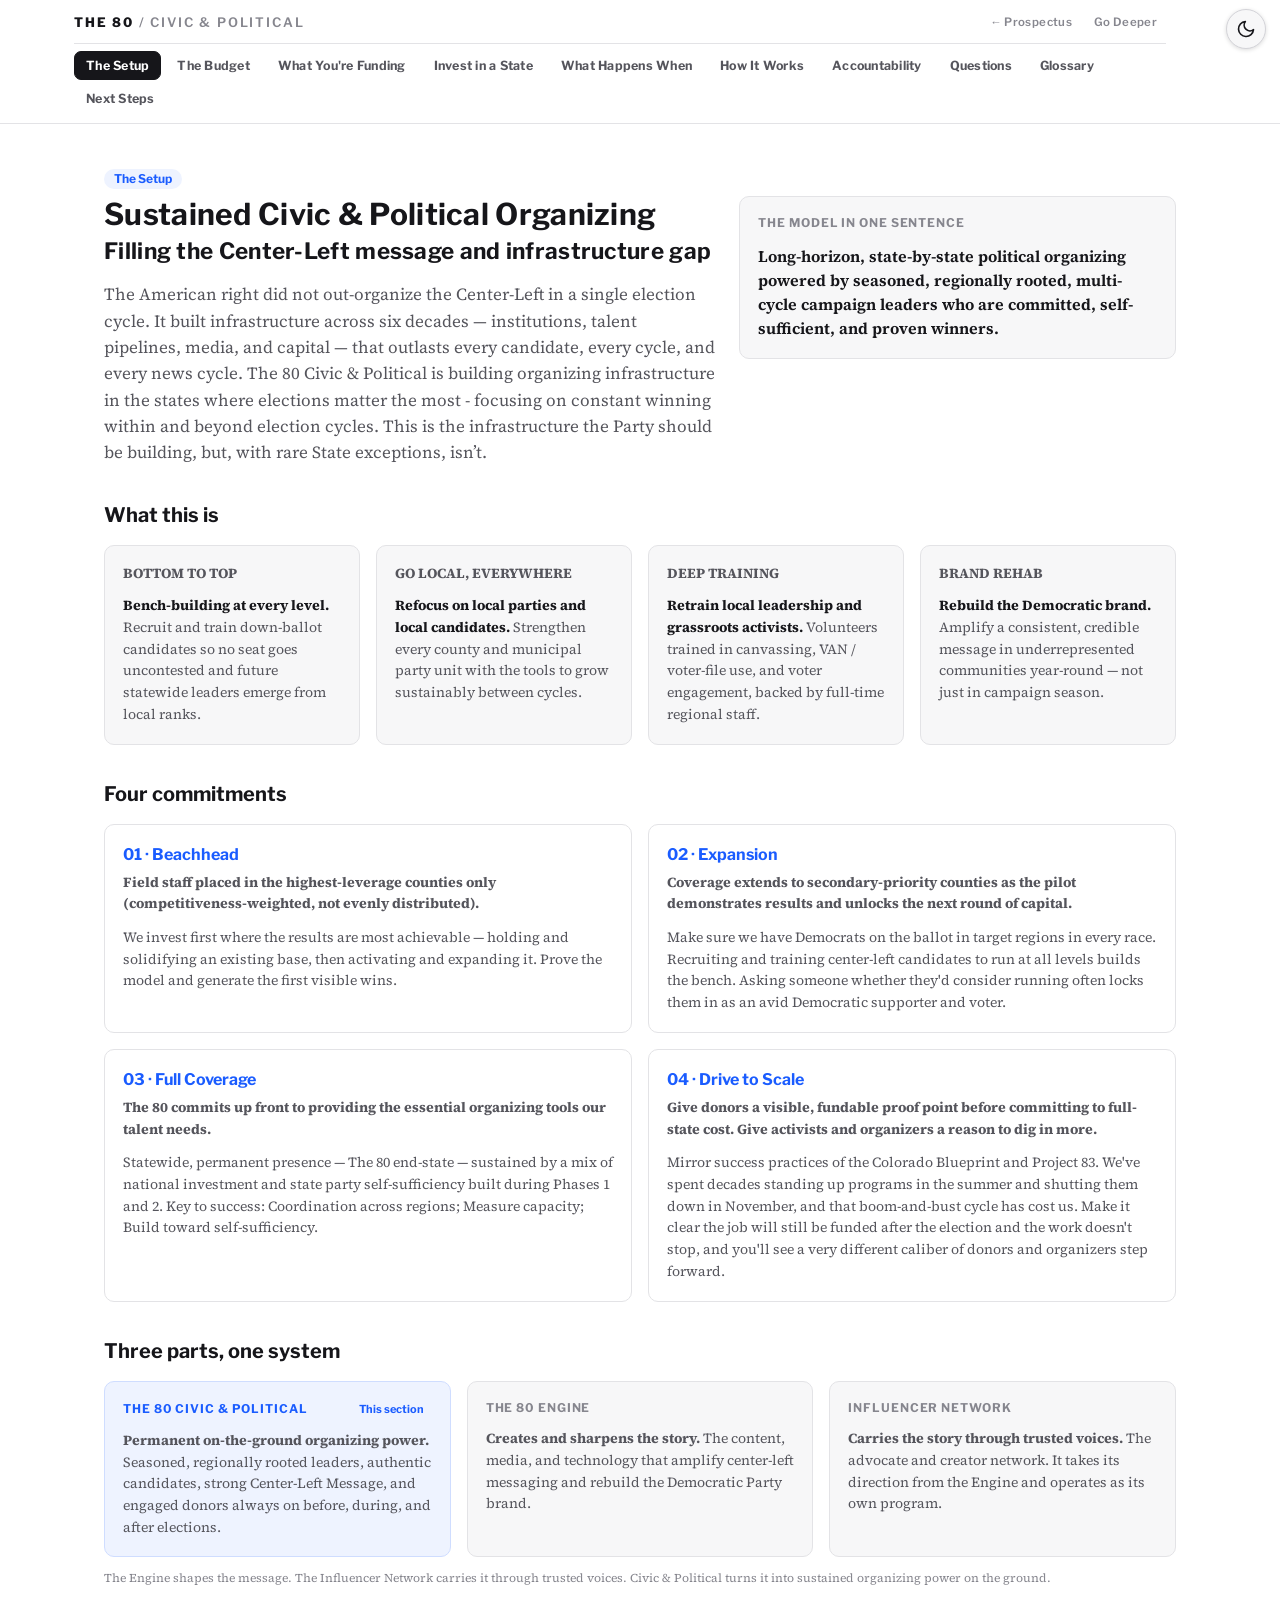
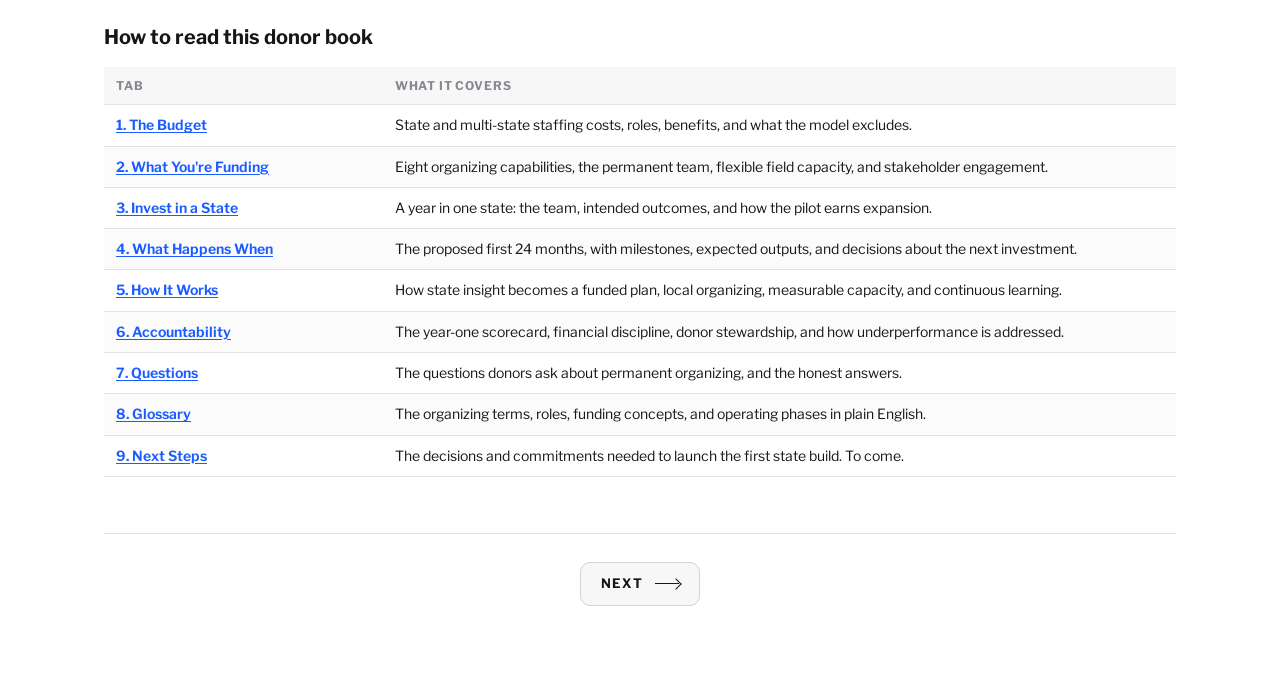
==== civic/index.html @ b77eaf10 "Host Engine, Influencer and Civic & Political sites as folders of the prospectus Cross-site links ar" ====
<!doctype html>
<html lang="en">
<head>
<!-- THE 80 · theme init (must sit in <head>, before any CSS, to avoid a flash) -->
<script>(function(){try{var t=localStorage.getItem('the80-theme');if(t==='dark'||t==='light'){document.documentElement.setAttribute('data-theme',t);}}catch(e){}})();</script>
  <meta charset="utf-8">
  <meta name="viewport" content="width=device-width, initial-scale=1">
  <title>The 80 Civic &amp; Political</title>
<link rel="preconnect" href="https://fonts.googleapis.com">
<link rel="preconnect" href="https://fonts.gstatic.com" crossorigin>
<link rel="stylesheet" href="https://fonts.googleapis.com/css2?family=Libre+Franklin:ital,wght@0,400;0,500;0,600;0,700;0,800;1,400&family=Source+Serif+4:ital,opsz,wght@0,8..60,400;0,8..60,600;1,8..60,400&display=swap">
  <style>
/* ===== THE 80 · SHARED DESIGN TOKENS — identical on every page ===== */
:root{
  color-scheme:light dark;
  --ground:#ffffff; --surface:#f7f7f8; --surface-2:#f0f0f2;
  --border:#e3e3e6; --border-2:#d3d3d8;
  --ink:#16161a; --ink-2:#55555c; --ink-3:#86868e;
  --accent:#1a5cff; --dem:#1a5cff; --gop:#c0392b;
  --accent-soft:#eef3ff; --accent-line:#cfddff;
  --terra:#a84b2f; --terra-soft:#faf0ec; --terra-line:#e8cdc2;
  --good:#0e7a3d; --good-soft:#ecf7f0; --good-line:#bfe5cd;
  --warn:#8a5a00; --warn-soft:#fdf4e3; --warn-line:#f0dcb0;
  --bad:#b3261e; --bad-soft:#fdeceb; --bad-line:#f3c1be;
  --gop-soft:#fbeeec; --gop-line:#efc9c3;
  --zebra:#fbfbfc; --grid:#e6e6ea; --bar-n:#9a9aa4;
  --r:10px; --maxw:1180px; --prose:66ch; --toggle-gutter:64px;
  --font-ui:"Libre Franklin",-apple-system,BlinkMacSystemFont,"Segoe UI",Helvetica,Arial,sans-serif;
  --font-body:"Source Serif 4","Iowan Old Style",Georgia,serif;
}
:root[data-theme="light"]{color-scheme:light}
:root[data-theme="dark"]{color-scheme:dark}
@media (prefers-color-scheme:dark){
  :root:not([data-theme="light"]){
    --ground:#141416; --surface:#1c1c1f; --surface-2:#232327;
    --border:#2e2e33; --border-2:#3b3b42;
    --ink:#f2f2f3; --ink-2:#a9a9b1; --ink-3:#7a7a83;
    --accent:#6f9bff; --dem:#6f9bff; --gop:#e8705f;
    --accent-soft:#16233f; --accent-line:#2c4478;
    --terra:#d9805c; --terra-soft:#2c1c16; --terra-line:#5a3325;
    --good:#4cbc7b; --good-soft:#12261a; --good-line:#245a38;
    --warn:#d9a441; --warn-soft:#2a2113; --warn-line:#5a4520;
    --bad:#ee7b72; --bad-soft:#2c1a17; --bad-line:#5a2f29;
    --gop-soft:#2c1a17; --gop-line:#5a2f29;
    --zebra:#19191c; --grid:#2b2b31; --bar-n:#7f7f8a;
  }
}
:root[data-theme="dark"]{
  --ground:#141416; --surface:#1c1c1f; --surface-2:#232327;
  --border:#2e2e33; --border-2:#3b3b42;
  --ink:#f2f2f3; --ink-2:#a9a9b1; --ink-3:#7a7a83;
  --accent:#6f9bff; --dem:#6f9bff; --gop:#e8705f;
  --accent-soft:#16233f; --accent-line:#2c4478;
  --terra:#d9805c; --terra-soft:#2c1c16; --terra-line:#5a3325;
  --good:#4cbc7b; --good-soft:#12261a; --good-line:#245a38;
  --warn:#d9a441; --warn-soft:#2a2113; --warn-line:#5a4520;
  --bad:#ee7b72; --bad-soft:#2c1a17; --bad-line:#5a2f29;
  --gop-soft:#2c1a17; --gop-line:#5a2f29;
  --zebra:#19191c; --grid:#2b2b31; --bar-n:#7f7f8a;
}
/* ===== THE 80 · theme toggle (top right, fixed) ===== */
.theme-toggle{
  position:fixed;top:calc(env(safe-area-inset-top,0px) + 9px);right:14px;z-index:1000;
  width:40px;height:40px;padding:0;border-radius:999px;
  border:1px solid var(--border-2);background:var(--surface);color:var(--ink);
  display:inline-flex;align-items:center;justify-content:center;cursor:pointer;
  box-shadow:0 1px 4px rgba(0,0,0,.14);
}
.theme-toggle:hover{border-color:var(--accent);color:var(--accent)}
.theme-toggle:focus-visible{outline:2px solid var(--accent);outline-offset:3px}
.theme-toggle svg{width:20px;height:20px;display:block}
.theme-toggle .i-sun{display:none}
.theme-toggle[data-mode="dark"] .i-sun{display:block}
.theme-toggle[data-mode="dark"] .i-moon{display:none}
@media print{.theme-toggle{display:none}}

/* ===== THE 80 · SHARED TOP BAR (identical look on every page) ===== */
html{scroll-behavior:smooth}
@media (prefers-reduced-motion:reduce){html{scroll-behavior:auto}*{animation:none!important;transition:none!important}}
body{background:var(--ground);color:var(--ink);font-family:var(--font-body);font-size:17px;line-height:1.62;-webkit-font-smoothing:antialiased}
h1,h2,h3,h4,nav,th,table,figcaption,.label,.tag,.ui{font-family:var(--font-ui)}
a{color:var(--accent)}
:focus-visible{outline:2px solid var(--accent);outline-offset:3px;border-radius:3px}
.topbar{
  position:sticky;top:env(safe-area-inset-top,0px);z-index:60;
  background:color-mix(in srgb,var(--ground) 92%,transparent);
  backdrop-filter:saturate(1.6) blur(10px);-webkit-backdrop-filter:saturate(1.6) blur(10px);
  border-bottom:1px solid var(--border);
}
.topbar .inner{max-width:var(--maxw);margin:0 auto;padding:9px var(--toggle-gutter) 9px 24px}
.topbar .barrow{display:flex;align-items:center;gap:16px;flex-wrap:wrap}
.topbar .barrow+.barrow,.topbar .barrow+nav,.topbar nav+.barrow{margin-top:7px;padding-top:7px;border-top:1px solid var(--border)}
.wordmark{font-family:var(--font-ui);font-weight:800;font-size:13px;letter-spacing:.14em;text-transform:uppercase;white-space:nowrap;color:var(--ink);text-decoration:none}
.wordmark span{color:var(--ink-3);font-weight:600}
.sitelinks{display:flex;gap:4px;margin-left:auto;flex-wrap:wrap}
.sitelinks a{font-family:var(--font-ui);font-size:11.5px;font-weight:600;letter-spacing:.03em;color:var(--ink-3);text-decoration:none;padding:4px 9px;border-radius:6px;white-space:nowrap}
.sitelinks a:hover{color:var(--accent);background:var(--accent-soft)}
/* section nav pills — same look as the prospectus group tabs */
.topbar nav{display:flex;gap:4px;flex-wrap:wrap;align-items:center}
.topbar nav button,.topbar nav a{
  font-family:var(--font-ui);font-size:12.5px;font-weight:700;letter-spacing:.02em;line-height:1.4;
  color:var(--ink-2);text-decoration:none;background:transparent;cursor:pointer;
  padding:5px 11px;border-radius:7px;white-space:nowrap;border:1px solid transparent;
}
.topbar nav button:hover,.topbar nav a:hover{color:var(--accent);background:var(--accent-soft)}
.topbar nav button.active,.topbar nav a.on,.topbar nav button[aria-selected="true"]{background:var(--ink);color:var(--ground);border-color:var(--ink)}
@media (max-width:640px){.topbar .inner{padding-left:14px}.topbar nav button,.topbar nav a{min-height:36px}}

/* legacy names kept working via aliases */
:root{--bg:var(--ground);--text:var(--ink);--text-2:var(--ink-2);--text-3:var(--ink-3);--muted:var(--ink-2);--label:var(--ink-3);--green:var(--good);--green-soft:var(--good-soft);--red:var(--bad);--red-soft:var(--bad-soft);--amber:var(--warn);--amber-soft:var(--warn-soft);--radius:var(--r);--font:var(--font-body);--on-accent:#ffffff}
:root[data-theme="dark"]{--on-accent:#0b0b0d}
@media (prefers-color-scheme:dark){:root:not([data-theme="light"]){--on-accent:#0b0b0d}}
    * { box-sizing: border-box; }
    body { margin: 0; }
    button { font: inherit; font-family: var(--font-ui); }
    .skip { position: absolute; top: -80px; left: 16px; padding: 8px 16px; background: var(--ground); color: var(--ink); z-index: 2000; }
    .skip:focus { top: 8px; }
    main { max-width: 1120px; margin: 0 auto; padding: 40px 24px 80px; }
    @media (min-width:1300px){ main { padding-left: 24px; padding-right: 24px; } }
    h1 { font-size: 28px; line-height: 1.25; margin: 0 0 16px; font-weight: 700; }
    .placeholder { color: var(--ink-2); margin: 0; font-size: 20px; max-width: var(--prose); }
    .deck-next { display:flex; justify-content:center; align-items:center; margin:56px 0 8px; padding-top:28px; border-top:1px solid var(--border); }
    .deck-next button, .deck-next a { display:inline-flex; align-items:center; gap:12px; min-height:44px; background:var(--surface); border:1px solid var(--border-2); border-radius:var(--r); padding:10px 20px; font-family:var(--font-ui); font-size:13px; font-weight:700; letter-spacing:.08em; text-transform:uppercase; color:var(--ink); cursor:pointer; text-decoration:none; }
    .deck-next button:hover, .deck-next a:hover { border-color:var(--accent); color:var(--accent); background:var(--accent-soft); }
    .deck-next-arrow { display:inline-block; width:24px; height:1px; background:currentColor; position:relative; }
    .deck-next-arrow::after { content:""; position:absolute; right:-1px; top:-3px; width:7px; height:7px; border-right:1px solid currentColor; border-top:1px solid currentColor; transform:rotate(45deg); }
    .setup-eyebrow, .setup-card-label, .setup-badge, .setup-pillar-title, .timeline-kicker, .timeline-phase-name, .funding-tag, .timeline-ticks button, .organizing-faq summary, .workflow-examples summary, .state-metric-value, .state-metric-label, .timeline-control-head output, .timeline-jump, .state-list li, .funding-tier-head h2 { font-family:var(--font-ui); }
    .next-actions { display:flex; flex-wrap:wrap; gap:12px; margin-top:20px; }
    .next-actions a { display:inline-flex; align-items:center; min-height:44px; padding:10px 20px; border:1px solid var(--border-2); border-radius:var(--r); background:var(--surface); color:var(--ink); font-family:var(--font-ui); font-size:13px; font-weight:700; letter-spacing:.06em; text-transform:uppercase; text-decoration:none; }
    .next-actions a:hover { border-color:var(--accent); color:var(--accent); background:var(--accent-soft); }
    .setup-intro { display:grid; grid-template-columns:1.4fr 1fr; gap:24px; align-items:start; }
    .setup-eyebrow { display:inline-block; padding:2px 10px; margin:0 0 7px; border-radius:999px; background:var(--accent-soft); color:var(--accent); font-size:12px; line-height:1.4; font-weight:700; }
    .setup-intro h1 { font-size:30px; line-height:1.2; margin:0 0 16px; letter-spacing:.01em; }
    .setup-headline-intro { display:block; font-size:.75em; line-height:1.2; margin-top:6px; }
    .setup-headline-main { display:block; }
    .setup-lead { margin:0; color:var(--muted); font-size:17px; line-height:1.55; }
    .setup-block { margin-top:36px; }
    .setup-block h2 { margin:0 0 16px; font-size:20px; line-height:1.35; font-weight:700; }
    .setup-grid { display:grid; gap:16px; grid-template-columns:repeat(3,minmax(0,1fr)); }
    .setup-grid.two { grid-template-columns:repeat(2,minmax(0,1fr)); }
    .setup-grid.four { grid-template-columns:repeat(4,minmax(0,1fr)); }
    .setup-pillar strong { color:var(--text); }
    .setup-pillar-title { margin:0 0 12px; font-family:inherit; font-size:14px; line-height:1.4; font-weight:700; color:var(--ink-2); text-transform:uppercase; }
    .setup-card { padding:18px; background:var(--surface); border:1px solid var(--border); border-radius:10px; min-width:0; }
    .setup-card-label { margin:0 0 12px; font-size:12px; font-weight:700; letter-spacing:.075em; line-height:1.4; color:var(--label); text-transform:uppercase; }
    .setup-card p:not(.setup-card-label) { margin:0; font-size:14px; line-height:1.55; color:var(--muted); }
    .setup-summary p:not(.setup-card-label) { font-size:16px; font-weight:650; color:var(--text); line-height:1.5; }
    .setup-commitment { background:var(--bg); }
    .setup-commitment h3 { margin:0 0 6px; font-size:16px; line-height:1.45; font-weight:700; color:var(--accent); }
    .setup-card.setup-commitment p + p { margin-top:12px; }
    .setup-card-top { display:flex; gap:8px; align-items:baseline; justify-content:space-between; margin-bottom:12px; }
    .setup-card-top .setup-card-label { margin:0; }
    .setup-badge { flex-shrink:0; padding:2px 8px; border-radius:999px; color:var(--accent); font-size:11px; font-weight:700; line-height:1.3; }
    .setup-badge.warm { background:var(--terra-soft); color:var(--terra); }
    .setup-card.featured { background:var(--accent-soft); border-color:var(--accent-line); }
    .setup-card.featured .setup-card-label { color:var(--accent); }
    .setup-note { margin:12px 0 0; font-size:12px; color:var(--label); line-height:1.55; }
    .setup-card .setup-inline-note { display:block; color:var(--label); font-size:12px; }
    .setup-table { width:100%; border-collapse:collapse; font-size:14px; line-height:1.45; text-align:left; }
    .setup-table th { padding:10px 12px; background:var(--surface); color:var(--label); font-size:12px; text-transform:uppercase; letter-spacing:.07em; font-weight:700; }
    .setup-table th:first-child { width:26%; }
    .setup-table td { padding:10px 12px; border-block:1px solid var(--border); vertical-align:top; }
    .setup-table tbody tr:nth-child(even) { background:var(--zebra); }
    .setup-table a { color:var(--accent); font-weight:650; text-decoration:underline; text-underline-offset:2px; }
    .organizing-faq { display:grid; gap:8px; }
    .organizing-faq details { padding:12px 14px; background:var(--surface); border:1px solid var(--border); border-radius:12px; }
    .organizing-faq summary { cursor:pointer; color:var(--text); font-size:15px; font-weight:700; line-height:1.5; }
    .organizing-faq summary::marker { font-size:12px; }
    .organizing-faq p { margin:12px 0 0; color:var(--muted); font-size:14px; line-height:1.6; }
    .organizing-faq a { color:var(--accent); text-decoration:underline; text-underline-offset:2px; }
    .glossary-intro { margin:0 0 24px; color:var(--muted); font-size:17px; line-height:1.55; }
    .organizing-glossary { width:100%; border-collapse:collapse; table-layout:fixed; font-size:14px; line-height:1.55; text-align:left; }
    .organizing-glossary thead th { padding:10px 12px; background:var(--surface); color:var(--label); font-size:12px; font-weight:700; letter-spacing:.07em; text-transform:uppercase; }
    .organizing-glossary thead th:first-child { width:26%; }
    .organizing-glossary tbody th, .organizing-glossary td { padding:10px 12px; border-block:1px solid var(--border); vertical-align:top; overflow-wrap:break-word; }
    .organizing-glossary tbody th { font-weight:500; }
    .organizing-glossary tbody tr:nth-child(even) { background:var(--zebra); }
    .state-lead { max-width:760px; margin:0 0 22px; font-size:17px; line-height:1.55; color:var(--muted); }
    .state-metrics { display:grid; grid-template-columns:repeat(3,minmax(0,1fr)); gap:24px; margin:0 0 18px; }
    .state-metric-value { margin:0 0 3px; font-size:28px; font-weight:750; line-height:1.2; }
    .state-metric:first-child .state-metric-value { color:var(--accent); }
    .state-metric-label { margin:0; font-size:12px; color:var(--muted); }
    .state-overview { display:grid; grid-template-columns:1.1fr 1fr; gap:16px; }
    .state-card { padding:18px; border:1px solid var(--border); border-radius:12px; background:var(--surface); }
    .state-card h2, .state-pilot-card h3 { margin:0 0 12px; font-size:12px; line-height:1.45; font-weight:700; letter-spacing:.07em; text-transform:uppercase; color:var(--ink-2); }
    .state-card.outcomes { background:var(--good-soft); border-color:var(--good-line); }
    .state-card.outcomes h2 { color:var(--good); }
    .state-list { list-style:none; padding:0; margin:0; }
    .state-list li { position:relative; padding-left:21px; margin:0 0 8px; font-size:14px; line-height:1.55; }
    .state-list li::before { content:""; position:absolute; left:2px; top:9px; width:5px; height:5px; border-radius:50%; background:var(--ink-3); }
    .state-list.roles li::before { top:6px; width:5px; height:10px; border-radius:0; background:none; border-right:2px solid var(--good); border-bottom:2px solid var(--good); transform:rotate(40deg); }
    .state-list li:last-child { margin-bottom:0; }
    .state-card-note { margin:14px 0 0; font-size:12px; color:var(--muted); line-height:1.6; }
    .state-link { color:var(--accent); text-decoration:underline; text-underline-offset:2px; }
    .state-pilot { margin-top:36px; }
    .state-pilot > h2 { margin:0 0 12px; font-size:21px; line-height:1.3; }
    .state-pilot > p { margin:0 0 16px; color:var(--muted); font-size:14px; line-height:1.6; }
    .state-pilot-grid { display:grid; grid-template-columns:repeat(3,minmax(0,1fr)); gap:16px; }
    .state-pilot-card { padding:18px; border:1px solid var(--border); border-radius:12px; background:var(--ground); }
    .state-callout { margin-top:18px; padding:18px; border:1px solid var(--accent-line); border-radius:12px; background:var(--accent-soft); }
    .state-callout h2 { margin:0 0 7px; color:var(--accent); font-size:14px; font-weight:700; }
    .state-callout p { margin:0; font-size:14px; line-height:1.6; }
    .timeline-lead { margin:0 0 18px; color:var(--muted); font-size:17px; line-height:1.55; }
    .timeline-control { border:1px solid var(--border); border-radius:12px; background:var(--surface); padding:18px; margin-bottom:16px; scroll-margin-top:130px; }
    .timeline-control-head { display:flex; justify-content:space-between; align-items:center; gap:12px; margin-bottom:12px; }
    .timeline-kicker { margin:0 0 12px; font-size:12px; font-weight:700; letter-spacing:.07em; text-transform:uppercase; color:var(--ink-2); }
    .timeline-control-head label { margin:0; }
    .timeline-control-head output { padding:3px 9px; border-radius:999px; background:var(--accent-soft); color:var(--accent); font-size:12px; font-weight:700; }
    .timeline-range { display:block; width:100%; margin:0; min-height:24px; accent-color:var(--accent); cursor:pointer; }
    .timeline-ticks { display:flex; justify-content:space-between; gap:8px; }
    .timeline-ticks button { border:0; padding:8px 6px; min-width:32px; background:none; color:var(--muted); font-size:12px; cursor:pointer; }
    .timeline-ticks button[aria-pressed="true"] { color:var(--accent); font-weight:700; }
    .timeline-status { display:grid; grid-template-columns:1fr 2.2fr; gap:16px; margin-bottom:16px; }
    .timeline-phase, .timeline-position { border:1px solid var(--border); border-radius:12px; padding:18px; }
    .timeline-phase { background:var(--surface); }
    .timeline-phase h2 { margin:0 0 8px; font-size:30px; line-height:1.2; }
    .timeline-phase-name { display:inline-block; margin:0; padding:4px 9px; border-radius:999px; font-size:11px; line-height:1.4; font-weight:700; letter-spacing:.03em; text-transform:uppercase; background:var(--accent); color:var(--on-accent); }
    .timeline-position p:last-child { margin:0; font-size:14px; line-height:1.6; }
    .timeline-work { display:grid; grid-template-columns:1fr 1fr; gap:16px; }
    .timeline-gate { margin:14px 0 0; color:var(--muted); font-size:13px; line-height:1.6; }
    .timeline-short { margin-top:32px; }
    .timeline-short h2 { margin:0 0 16px; font-size:21px; }
    .timeline-short .setup-table th:first-child { width:17%; }
    .timeline-short tbody tr { cursor:pointer; }
    .timeline-short tbody tr:hover, .timeline-short tbody tr:focus-within { background:var(--good-soft); }
    .timeline-short tbody tr[data-current="true"] { background:var(--good-soft); }
    .timeline-short tbody tr[data-current="true"] td:first-child { box-shadow:inset 3px 0 var(--good); }
    .timeline-jump { border:0; background:none; padding:0; color:var(--text); font-size:inherit; font-weight:700; text-align:left; cursor:pointer; }
    .timeline-note { margin:12px 0 0; color:var(--muted); font-size:12px; line-height:1.6; }
    .how-section { margin-top:30px; }
    .how-section > h2 { margin:0 0 12px; font-size:21px; line-height:1.3; }
    .how-section > p { margin:0 0 14px; color:var(--muted); font-size:14px; line-height:1.6; }
    .how-overview { display:grid; grid-template-columns:repeat(4,minmax(0,1fr)); gap:16px; }
    .how-overview article { padding:18px; border:1px solid var(--border); border-radius:10px; }
    .how-overview h3 { margin:0 0 10px; color:var(--accent); font-size:12px; font-weight:700; text-transform:uppercase; letter-spacing:.05em; line-height:1.4; }
    .how-overview p { margin:0; color:var(--muted); font-size:14px; line-height:1.6; }
    .how-cycle { margin-top:16px; padding:18px; border:1px solid var(--terra-line); border-radius:12px; background:var(--terra-soft); }
    .how-cycle h2 { margin:0 0 8px; color:var(--terra); font-size:14px; font-weight:700; }
    .how-cycle p { margin:0; font-size:14px; line-height:1.6; }
    .how-cycle p + p { margin-top:8px; }
    .workflow-steps { list-style:none; padding:0; margin:0; counter-reset:workflow; display:grid; gap:18px; }
    .workflow-steps li { position:relative; padding-left:42px; counter-increment:workflow; }
    .workflow-steps li::before { content:counter(workflow); position:absolute; left:0; top:0; width:28px; height:28px; border-radius:50%; display:grid; place-items:center; color:var(--on-accent); background:var(--accent); font-size:12px; font-weight:700; }
    .workflow-steps h3 { margin:0 0 5px; font-size:16px; font-weight:700; }
    .workflow-steps p { margin:0; font-size:14px; color:var(--muted); line-height:1.6; }
    .workflow-steps .workflow-meta { margin-top:4px; font-size:12px; }
    .how-note { margin:12px 0 0; color:var(--muted); font-size:12px; line-height:1.6; }
    .workflow-examples { display:grid; gap:8px; }
    .workflow-examples details { padding:12px 14px; border:1px solid var(--border); border-radius:12px; background:var(--surface); }
    .workflow-examples summary { font-size:15px; font-weight:700; cursor:pointer; }
    .workflow-examples p { margin:12px 0 0; font-size:14px; line-height:1.6; color:var(--muted); }
    .funding-tier { margin-top:24px; }
    .funding-tier-head { border-left:3px solid var(--accent); padding-left:12px; margin-bottom:10px; }
    .funding-tier-head h2 { margin:0 0 3px; color:var(--accent); font-size:12px; line-height:1.4; font-weight:700; letter-spacing:.07em; text-transform:uppercase; }
    .funding-tier-head p { margin:0; color:var(--muted); font-size:14px; line-height:1.55; }
    .funding-capability { padding:18px; border:1px solid var(--border); border-radius:12px; background:var(--surface); }
    .funding-capability h3 { margin:0 0 12px; color:var(--ink-2); font-size:12px; font-weight:700; line-height:1.45; letter-spacing:.05em; text-transform:uppercase; }
    .funding-capability p { margin:0; color:var(--muted); font-size:14px; line-height:1.6; }
    .funding-operations { display:grid; grid-template-columns:1fr; gap:16px; }
    .funding-pair { display:grid; grid-template-columns:1fr 1fr; gap:16px; }
    .funding-pair .state-card > p { margin:0 0 12px; font-size:14px; line-height:1.6; color:var(--muted); }
    .funding-pair .state-card > p:last-child { margin-bottom:0; }
    .funding-tag { display:inline-block; margin-left:8px; padding:2px 8px; border-radius:999px; color:var(--terra); background:var(--terra-soft); font-size:11px; font-weight:700; white-space:nowrap; }
    .accountability-grid { display:grid; grid-template-columns:repeat(3,minmax(0,1fr)); gap:16px; }
    .accountability-note { margin:0 0 18px; color:var(--muted); font-size:12px; line-height:1.6; }
    .accountability-targets { margin-top:18px; padding:18px; border:1px solid var(--warn-line); border-radius:12px; background:var(--warn-soft); }
    .accountability-targets h2 { margin:0 0 9px; color:var(--warn); font-size:14px; font-weight:700; }
    .accountability-targets p { margin:0; font-size:14px; line-height:1.6; }
    .accountability-targets .funding-tag { color:var(--warn); background:var(--warn-line); }
    @media(max-width:860px) { .accountability-grid { grid-template-columns:1fr; } }
    @media(max-width:860px) { .funding-operations, .funding-pair { grid-template-columns:1fr; } }
    @media(max-width:860px) { .how-overview { grid-template-columns:repeat(2,minmax(0,1fr)); } }
    @media(max-width:500px) { .how-overview { grid-template-columns:1fr; } .workflow-examples summary { min-height:44px; align-content:center; } }
    @media(max-width:700px) {
      .timeline-status, .timeline-work { grid-template-columns:1fr; }
      .timeline-ticks button { min-height:44px; }
      .timeline-short .setup-table th:first-child { width:26%; }
      .timeline-jump { min-height:44px; }
    }
    @media (max-width:860px) { .state-overview, .state-pilot-grid { grid-template-columns:1fr; } }
    @media (max-width:500px) { .state-metrics { gap:12px; } .state-metric-value { font-size:25px; } }
    @media (max-width:700px) {
      .organizing-glossary { font-size:13px; }
      .organizing-glossary thead th:first-child { width:34%; }
      .organizing-glossary tbody th, .organizing-glossary td, .organizing-glossary thead th { padding:10px 8px; }
    }
    @media (max-width:700px) { .organizing-faq summary { min-height:44px; align-content:center; } }
    [hidden] { display: none !important; }
    @media (max-width:640px) { .topbar { position: static; } }
    @media (max-width: 860px) {
      .setup-grid.four { grid-template-columns:repeat(2,minmax(0,1fr)); }
      .setup-intro { grid-template-columns:1fr; }
      .setup-grid { grid-template-columns:1fr; }
      .setup-grid.two { grid-template-columns:1fr; }
    }
    @media (max-width: 700px) {
      main { padding: 28px 20px 64px; }
      h1 { font-size: 26px; }
      .setup-intro h1 { font-size:26px; }
      .setup-grid.four { grid-template-columns:1fr; }
      .setup-lead { font-size:16px; }
      .setup-block { margin-top:28px; }
      .setup-table { font-size:13px; }
      .setup-table th:first-child { width:36%; }
      .setup-table td, .setup-table th { padding:10px 8px; }
    }
  </style>
<link rel="stylesheet" href="./budget.css">
</head>
<body>
<!-- THE 80 · theme toggle: place immediately after <body> -->
<button type="button" class="theme-toggle" id="theme-toggle" data-mode="light" aria-label="Switch to dark mode" title="Switch to dark mode">
  <svg class="i-moon" viewBox="0 0 24 24" fill="none" stroke="currentColor" stroke-width="2" stroke-linecap="round" stroke-linejoin="round" aria-hidden="true"><path d="M21 12.8A9 9 0 1 1 11.2 3a7 7 0 0 0 9.8 9.8z"/></svg>
  <svg class="i-sun" viewBox="0 0 24 24" fill="none" stroke="currentColor" stroke-width="2" stroke-linecap="round" stroke-linejoin="round" aria-hidden="true"><circle cx="12" cy="12" r="4"/><path d="M12 2v2M12 20v2M4.9 4.9l1.4 1.4M17.7 17.7l1.4 1.4M2 12h2M20 12h2M4.9 19.1l1.4-1.4M17.7 6.3l1.4-1.4"/></svg>
</button>
  <a class="skip" href="#content">Skip to content</a>
  <header class="topbar"><div class="inner">
    <div class="barrow">
      <a class="wordmark" href="../#book">The 80 <span>/ Civic &amp; Political</span></a>
      <span class="sitelinks"><a href="../#book">&larr; Prospectus</a><a href="../#godeeper">Go Deeper</a></span>
    </div>
    <nav role="tablist" aria-label="Civic and Political sections">
      <button type="button" role="tab" id="tab-setup" aria-controls="panel-setup" aria-selected="true">The Setup</button>
      <button type="button" role="tab" id="tab-budget" aria-controls="panel-budget" aria-selected="false" tabindex="-1">The Budget</button>
      <button type="button" role="tab" id="tab-funding" aria-controls="panel-funding" aria-selected="false" tabindex="-1">What You're Funding</button>
      <button type="button" role="tab" id="tab-state" aria-controls="panel-state" aria-selected="false" tabindex="-1">Invest in a State</button>
      <button type="button" role="tab" id="tab-when" aria-controls="panel-when" aria-selected="false" tabindex="-1">What Happens When</button>
      <button type="button" role="tab" id="tab-how" aria-controls="panel-how" aria-selected="false" tabindex="-1">How It Works</button>
      <button type="button" role="tab" id="tab-accountability" aria-controls="panel-accountability" aria-selected="false" tabindex="-1">Accountability</button>
      <button type="button" role="tab" id="tab-questions" aria-controls="panel-questions" aria-selected="false" tabindex="-1">Questions</button>
      <button type="button" role="tab" id="tab-glossary" aria-controls="panel-glossary" aria-selected="false" tabindex="-1">Glossary</button>
      <button type="button" role="tab" id="tab-next" aria-controls="panel-next" aria-selected="false" tabindex="-1">Next Steps</button>
    </nav>
  </div></header>
  <main id="content">
    <section role="tabpanel" id="panel-setup" aria-labelledby="tab-setup" tabindex="0">
      <p class="setup-eyebrow">The Setup</p>
      <div class="setup-intro">
        <div>
          <h1><span class="setup-headline-main">Sustained Civic &amp; Political Organizing</span> <span class="setup-headline-intro">Filling the Center-Left message and infrastructure gap</span></h1>
          <p class="setup-lead">The American right did not out-organize the Center-Left in a single election cycle. It built infrastructure across six decades &mdash; institutions, talent pipelines, media, and capital &mdash; that outlasts every candidate, every cycle, and every news cycle. The 80 Civic &amp; Political is building organizing infrastructure in the states where elections matter the most - focusing on constant winning within and beyond election cycles. This is the infrastructure the Party should be building, but, with rare State exceptions, isn&rsquo;t.</p>
        </div>
        <aside class="setup-card setup-summary">
          <p class="setup-card-label">The model in one sentence</p>
          <p>Long-horizon, state-by-state political organizing powered by seasoned, regionally rooted, multi-cycle campaign leaders who are committed, self-sufficient, and proven winners.</p>
        </aside>
      </div>

      <section class="setup-block" aria-labelledby="setup-section-one">
        <h2 id="setup-section-one">What this is</h2>
        <div class="setup-grid four">
          <article class="setup-card setup-pillar">
            <h3 class="setup-pillar-title">BOTTOM TO TOP</h3>
            <p><strong>Bench-building at every level.</strong> Recruit and train down-ballot candidates so no seat goes uncontested and future statewide leaders emerge from local ranks.</p>
          </article>
          <article class="setup-card setup-pillar">
            <h3 class="setup-pillar-title">GO LOCAL, EVERYWHERE</h3>
            <p><strong>Refocus on local parties and local candidates.</strong> Strengthen every county and municipal party unit with the tools to grow sustainably between cycles.</p>
          </article>
          <article class="setup-card setup-pillar">
            <h3 class="setup-pillar-title">DEEP TRAINING</h3>
            <p><strong>Retrain local leadership and grassroots activists.</strong> Volunteers trained in canvassing, VAN / voter-file use, and voter engagement, backed by full-time regional staff.</p>
          </article>
          <article class="setup-card setup-pillar">
            <h3 class="setup-pillar-title">BRAND REHAB</h3>
            <p><strong>Rebuild the Democratic brand.</strong> Amplify a consistent, credible message in underrepresented communities year-round &mdash; not just in campaign season.</p>
          </article>
        </div>
      </section>

      <section class="setup-block" aria-labelledby="setup-section-two">
        <h2 id="setup-section-two">Four commitments</h2>
        <div class="setup-grid two">
          <article class="setup-card setup-commitment">
            <h3>01 &middot; Beachhead</h3>
            <p><strong>Field staff placed in the highest-leverage counties only (competitiveness-weighted, not evenly distributed).</strong></p>
            <p>We invest first where the results are most achievable &mdash; holding and solidifying an existing base, then activating and expanding it. Prove the model and generate the first visible wins.</p>
          </article>
          <article class="setup-card setup-commitment">
            <h3>02 &middot; Expansion</h3>
            <p><strong>Coverage extends to secondary-priority counties as the pilot demonstrates results and unlocks the next round of capital.</strong></p>
            <p>Make sure we have Democrats on the ballot in target regions in every race. Recruiting and training center-left candidates to run at all levels builds the bench. Asking someone whether they'd consider running often locks them in as an avid Democratic supporter and voter.</p>
          </article>
          <article class="setup-card setup-commitment">
            <h3>03 &middot; Full Coverage</h3>
            <p><strong>The 80 commits up front to providing the essential organizing tools our talent needs.</strong></p>
            <p>Statewide, permanent presence &mdash; The 80 end-state &mdash; sustained by a mix of national investment and state party self-sufficiency built during Phases 1 and 2. Key to success: Coordination across regions; Measure capacity; Build toward self-sufficiency.</p>
          </article>
          <article class="setup-card setup-commitment">
            <h3>04 &middot; Drive to Scale</h3>
            <p><strong>Give donors a visible, fundable proof point before committing to full-state cost. Give activists and organizers a reason to dig in more.</strong></p>
            <p>Mirror success practices of the Colorado Blueprint and Project 83. We've spent decades standing up programs in the summer and shutting them down in November, and that boom-and-bust cycle has cost us. Make it clear the job will still be funded after the election and the work doesn't stop, and you'll see a very different caliber of donors and organizers step forward.</p>
          </article>
        </div>
      </section>

      <section class="setup-block" aria-labelledby="setup-section-three">
        <h2 id="setup-section-three">Three parts, one system</h2>
        <div class="setup-grid">
          <article class="setup-card featured">
            <div class="setup-card-top"><h3 class="setup-card-label">The 80 Civic &amp; Political</h3><span class="setup-badge">This section</span></div>
            <p><strong>Permanent on-the-ground organizing power.</strong> Seasoned, regionally rooted leaders, authentic candidates, strong Center-Left Message, and engaged donors always on before, during, and after elections.</p>
          </article>
          <article class="setup-card">
            <div class="setup-card-top"><h3 class="setup-card-label">The 80 Engine</h3></div>
            <p><strong>Creates and sharpens the story.</strong> The content, media, and technology that amplify center-left messaging and rebuild the Democratic Party brand.</p>
          </article>
          <article class="setup-card">
            <div class="setup-card-top"><h3 class="setup-card-label">Influencer Network</h3></div>
            <p><strong>Carries the story through trusted voices.</strong> The advocate and creator network. It takes its direction from the Engine and operates as its own program.</p>
          </article>
        </div>
        <p class="setup-note">The Engine shapes the message. The Influencer Network carries it through trusted voices. Civic &amp; Political turns it into sustained organizing power on the ground.</p>
      </section>

      <section class="setup-block" aria-labelledby="setup-section-four">
        <h2 id="setup-section-four">How to read this donor book</h2>
        <table class="setup-table" aria-labelledby="setup-section-four">
          <thead><tr><th scope="col">Tab</th><th scope="col">What it covers</th></tr></thead>
          <tbody>
            <tr><td><a href="#panel-budget" data-tab-target="tab-budget">1. The Budget</a></td><td>State and multi-state staffing costs, roles, benefits, and what the model excludes.</td></tr>
            <tr><td><a href="#panel-funding" data-tab-target="tab-funding">2. What You're Funding</a></td><td>Eight organizing capabilities, the permanent team, flexible field capacity, and stakeholder engagement.</td></tr>
            <tr><td><a href="#panel-state" data-tab-target="tab-state">3. Invest in a State</a></td><td>A year in one state: the team, intended outcomes, and how the pilot earns expansion.</td></tr>
            <tr><td><a href="#panel-when" data-tab-target="tab-when">4. What Happens When</a></td><td>The proposed first 24 months, with milestones, expected outputs, and decisions about the next investment.</td></tr>
            <tr><td><a href="#panel-how" data-tab-target="tab-how">5. How It Works</a></td><td>How state insight becomes a funded plan, local organizing, measurable capacity, and continuous learning.</td></tr>
            <tr><td><a href="#panel-accountability" data-tab-target="tab-accountability">6. Accountability</a></td><td>The year-one scorecard, financial discipline, donor stewardship, and how underperformance is addressed.</td></tr>
            <tr><td><a href="#panel-questions" data-tab-target="tab-questions">7. Questions</a></td><td>The questions donors ask about permanent organizing, and the honest answers.</td></tr>
            <tr><td><a href="#panel-glossary" data-tab-target="tab-glossary">8. Glossary</a></td><td>The organizing terms, roles, funding concepts, and operating phases in plain English.</td></tr>
            <tr><td><a href="#panel-next" data-tab-target="tab-next">9. Next Steps</a></td><td>The decisions and commitments needed to launch the first state build. To come.</td></tr>
          </tbody>
        </table>
      </section>
    </section>
    <section role="tabpanel" id="panel-budget" aria-labelledby="tab-budget" tabindex="0" hidden>
<section class="page" id="organizing">
  <p class="budget-eyebrow">The budget</p>
  <h1 style="font-size: 34px; line-height: 1.2; margin-bottom: 10px;">What it costs to build The 80 National Organizing</h1>
  <p class="lead" style="margin-bottom: 28px; font-size: 21px; max-width: none;">Move the slider to build the organization one step at a time. Each state has an executive director and a full organizing team. The last step adds the national team that runs across all of them. These figures are people only &mdash; salaries and benefits.</p>

  <div class="inf-presets" style="margin-bottom: 20px;">
    <button class="inf-preset active" data-org-view="nothing" type="button">Nothing yet</button>
    <button class="inf-preset" data-org-view="single" type="button">One state</button>
    <button class="inf-preset" data-org-view="national" type="button">Full National Deployment</button>
  </div>

  <div class="org-model" id="org-model">
    <div class="org-inputs">
      <div class="org-inputs-head">
        <span class="org-inputs-kicker">Inputs</span>
        <span class="org-inputs-live">Live model</span>
      </div>

      <div class="org-slider-row">
        <div class="org-slider-label">
          <span>State Executive Director</span>
          <span class="org-slider-value" id="org-ed-value">0</span>
        </div>
        <input type="range" min="0" max="1" step="1" value="0" id="org-ed" class="org-slider">
        <p class="org-slider-hint">From the state; runs campaigns; former donor-table director. Competing against state-party ED, donor table, and state-focused operational lead.</p>
      </div>

      <div class="org-slider-row">
        <div class="org-slider-label">
          <span>Regional Directors</span>
          <span class="org-slider-value" id="org-rd-value">0</span>
        </div>
        <input type="range" min="0" max="25" step="1" value="0" id="org-rd" class="org-slider">
        <p class="org-slider-hint">Not entry-level: multi-cycle campaign managers, mature, self-sufficient, from the region or nearby.</p>
      </div>

      <div class="org-reset-row">
        <button id="org-reset" class="org-reset-btn" type="button">Snap to zero</button>
        <button id="org-fill" class="org-fill-btn" type="button">Snap to full</button>
      </div>
    </div>

    <div class="org-kpis">
      <div class="org-kpi">
        <p class="org-kpi-value" id="org-kpi-ed">$0</p>
        <p class="org-kpi-label">State Executive Director &mdash; $175K &times; count</p>
      </div>
      <div class="org-kpi">
        <p class="org-kpi-value" id="org-kpi-rd">$0</p>
        <p class="org-kpi-label">Regional Directors &mdash; $60K &times; count</p>
      </div>
      <div class="org-kpi">
        <p class="org-kpi-value" id="org-kpi-hc">$0</p>
        <p class="org-kpi-label">Healthcare &amp; benefits &mdash; 25% loaded on base salary</p>
      </div>
      <div class="org-kpi org-kpi-total">
        <p class="org-kpi-value" id="org-kpi-total">$0</p>
        <p class="org-kpi-label">Total annual staff cost</p>
      </div>
    </div>

    <div class="org-table-wrap">
      <table class="org-table">
        <thead>
          <tr><th>Line</th><th>Basis</th><th class="num">Annual cost</th></tr>
        </thead>
        <tbody id="org-table-body">
          <tr>
            <th scope="row">State Executive Director</th>
            <td><span id="org-ed-basis">0</span> &times; $175K &mdash; from the state; hard-side political ops</td>
            <td class="num" id="org-ed-line">$0</td>
          </tr>
          <tr>
            <th scope="row">Regional Directors</th>
            <td><span id="org-rd-basis">0</span> &times; $60K &mdash; multi-cycle campaign managers</td>
            <td class="num" id="org-rd-line">$0</td>
          </tr>
          <tr>
            <th scope="row">Healthcare &amp; benefits</th>
            <td>25% of base salary &mdash; medical, dental, vision, employer taxes, etc.</td>
            <td class="num" id="org-hc-line">$0</td>
          </tr>
          <tr class="org-table-total">
            <th scope="row">Total</th>
            <td></td>
            <td class="num" id="org-total-line">$0</td>
          </tr>
        </tbody>
      </table>
    </div>

    <section class="budget-people">
      <h2>Who the people are in each state, and what they do</h2>
      <p>Each state team combines an Executive Director and Regional Directors as W-2 employees with contracted field staff who scale with local organizing needs.</p>
      <div class="budget-people-table-wrap" role="region" aria-label="State team roles and annual costs" tabindex="0">
        <table class="budget-people-table">
          <thead><tr><th scope="col">Role</th><th scope="col">What they do</th><th scope="col">Basis</th><th scope="col">Annual</th></tr></thead>
          <tbody><tr>
            <th scope="row">Executive Director</th>
            <td>Leads statewide strategy, manages regional teams, and builds the candidate, party, and donor relationships needed to win across election cycles.</td>
            <td>W-2 &middot;<br>$175,000 annual salary</td>
            <td>$175,000</td>
          </tr><tr>
            <th scope="row">Regional Directors</th>
            <td>Lead regional organizing, strengthen local parties, recruit and train candidates and volunteers, and coordinate field teams across priority counties.</td>
            <td>W-2 &middot;<br>$60,000 salary each</td>
            <td>$60,000</td>
          </tr><tr>
            <th scope="row">Field staff</th>
            <td>Conduct canvassing, voter contact, volunteer recruitment, and local event support under Regional Directors. Team is flexed up as plans firm up.</td>
            <td>1099 &middot;<br>Contract rate TBD</td>
            <td>TBD</td>
          </tr></tbody>
          <tfoot><tr>
            <th scope="row">Total per state</th>
            <td colspan="2">13 W-2 staff: 1 Executive Director and 12 Regional Directors, including 25% benefits.</td>
            <td>$1,120,000</td>
          </tr></tfoot>
        </table>
      </div>
      <p class="budget-people-total-note">One-state deployment total; excludes contracted field staff, whose rate is TBD. Estimated costs are between $100k and $500k per year.</p>
    </section>

    <div class="org-callout org-callout-info">
      <p class="org-callout-title">The talent thesis</p>
      <p>Decades of scorched-earth, burn-it-all-down organizing have left deep scars on this profession. The organizer candidate pool changes dramatically once applicants believe the position will still be funded after November. Long-horizon political organizing is a different skill set: an organizer who knows they&rsquo;ll own a region for years builds programs that are intentional relationship-building, not band-aids to get through one cycle. They chart and list-build thoroughly, because from cycle to cycle they rely on their own prior work. And as our tools keep evolving, our organizers know The 80 will back them to test and learn new methods &mdash; nothing has blown more close elections than a &ldquo;we&rsquo;ve always done it this way&rdquo; mentality. A local organizer mapping the potential in their area is, at the same time, building the credibility that becomes the lifeline pulling our candidates through and improving performance cycle after cycle.</p>
    </div>

    <div class="org-callout org-callout-note">
      <p class="org-callout-title">Not included</p>
      <p>Field organizers reporting to Regional Directors, candidate travel and event production, and program spend per organizer (materials, travel, events, portal, tools). Model shows salary plus a 25% healthcare-and-benefits load only.</p>
    </div>
  </div>

</section>
<section class="page" id="organizing-national" hidden>
  <p class="budget-eyebrow">The budget</p>
  <h1 style="font-size: 34px; line-height: 1.2; margin-bottom: 10px;">What it costs to build The 80 National Organizing</h1>
  <p class="lead" style="margin-bottom: 28px; font-size: 21px; max-width: none;">Move the slider to build the organization one step at a time. Each state has an executive director and a full organizing team. The last step adds the national team that runs across all of them. These figures are people only &mdash; salaries and benefits.</p>

  <div class="inf-presets" style="margin-bottom: 20px;">
    <button class="inf-preset" data-org-view="nothing" type="button">Nothing yet</button>
    <button class="inf-preset" data-org-view="single" type="button">One state</button>
    <button class="inf-preset active" data-org-view="national" type="button">Full National Deployment</button>
  </div>

  <div class="org-model">
    <div class="org-inputs">
      <div class="org-inputs-head">
        <span class="org-inputs-kicker" id="orgn-inputs-kicker">Inputs</span>
        <span class="org-inputs-live">Live model</span>
      </div>

      <div class="org-slider-row">
        <div class="org-slider-label">
          <span>State Executive Directors <span id="orgn-states" style="color: var(--text-3); font-weight: 400;"></span></span>
          <span class="org-slider-value" id="orgn-ed-value">0</span>
        </div>
        <input type="range" min="0" max="6" step="1" value="0" id="orgn-ed" class="org-slider">
        <p class="org-slider-hint">One State ED per focus state. Six EDs represents full 2027 national deployment across AZ, IA, GA, MI, NC, TX.</p>
      </div>

      <div class="org-slider-row">
        <div class="org-slider-label">
          <span>Regional Directors</span>
          <span class="org-slider-value" id="orgn-rd-value">0</span>
        </div>
        <input type="range" min="0" max="12" step="1" value="0" id="orgn-rd" class="org-slider" disabled aria-readonly="true">
        <p class="org-slider-hint">Base full deployment is 12 Regional Directors per State ED (72 RDs across six states). Past 72, slider unlocks with 12-RD enhancement steps up to 144 &mdash; an additional 72 RDs on top of base.</p>
      </div>

      <div class="org-reset-row">
        <button id="orgn-reset" class="org-reset-btn" type="button">Snap to zero</button>
        <button id="orgn-fill" class="org-fill-btn" type="button">Snap to full</button>
      </div>
    </div>

    <div class="org-kpis">
      <div class="org-kpi">
        <p class="org-kpi-value" id="orgn-kpi-ed">$0</p>
        <p class="org-kpi-label">State Executive Directors &mdash; $175K &times; count</p>
      </div>
      <div class="org-kpi">
        <p class="org-kpi-value" id="orgn-kpi-rd">$0</p>
        <p class="org-kpi-label">Regional Directors &mdash; $60K &times; count</p>
      </div>
      <div class="org-kpi">
        <p class="org-kpi-value" id="orgn-kpi-hc">$0</p>
        <p class="org-kpi-label">Healthcare &amp; benefits &mdash; 25% loaded on base salary</p>
      </div>
      <div class="org-kpi org-kpi-total">
        <p class="org-kpi-value" id="orgn-kpi-total">$0</p>
        <p class="org-kpi-label">Total annual staff cost</p>
      </div>
    </div>

    <div class="org-table-wrap">
      <table class="org-table">
        <thead>
          <tr><th>Line</th><th>Basis</th><th class="num">Annual cost</th></tr>
        </thead>
        <tbody>
          <tr>
            <th scope="row">State Executive Directors</th>
            <td><span id="orgn-ed-basis">0</span> &times; $175K &mdash; from the state; hard-side political ops</td>
            <td class="num" id="orgn-ed-line">$0</td>
          </tr>
          <tr>
            <th scope="row">Regional Directors</th>
            <td><span id="orgn-rd-basis">0</span> &times; $60K &mdash; multi-cycle campaign managers</td>
            <td class="num" id="orgn-rd-line">$0</td>
          </tr>
          <tr>
            <th scope="row">Healthcare &amp; benefits</th>
            <td>25% of base salary &mdash; medical, dental, vision, employer taxes, etc.</td>
            <td class="num" id="orgn-hc-line">$0</td>
          </tr>
          <tr class="org-table-total">
            <th scope="row">Total</th>
            <td></td>
            <td class="num" id="orgn-total-line">$0</td>
          </tr>
        </tbody>
      </table>
    </div>

    <section class="budget-people">
      <h2>Who the people are in each state, and what they do</h2>
      <p>Each state team combines an Executive Director and Regional Directors as W-2 employees with contracted field staff who scale with local organizing needs.</p>
      <div class="budget-people-table-wrap" role="region" aria-label="State team roles and annual costs" tabindex="0">
        <table class="budget-people-table">
          <thead><tr><th scope="col">Role</th><th scope="col">What they do</th><th scope="col">Basis</th><th scope="col">Annual</th></tr></thead>
          <tbody><tr>
            <th scope="row">Executive Director</th>
            <td>Leads statewide strategy, manages regional teams, and builds the candidate, party, and donor relationships needed to win across election cycles.</td>
            <td>W-2 &middot;<br>$175,000 annual salary</td>
            <td>$175,000</td>
          </tr><tr>
            <th scope="row">Regional Directors</th>
            <td>Lead regional organizing, strengthen local parties, recruit and train candidates and volunteers, and coordinate field teams across priority counties.</td>
            <td>W-2 &middot;<br>$60,000 salary each</td>
            <td>$60,000</td>
          </tr><tr>
            <th scope="row">Field staff</th>
            <td>Conduct canvassing, voter contact, volunteer recruitment, and local event support under Regional Directors. Team is flexed up as plans firm up.</td>
            <td>1099 &middot;<br>Contract rate TBD</td>
            <td>TBD</td>
          </tr></tbody>
          <tfoot><tr>
            <th scope="row">Total per state</th>
            <td colspan="2">13 W-2 staff: 1 Executive Director and 12 Regional Directors, including 25% benefits.</td>
            <td>$1,120,000</td>
          </tr></tfoot>
        </table>
      </div>
      <p class="budget-people-total-note">One-state deployment total; excludes contracted field staff, whose rate is TBD. Estimated costs are between $100k and $500k per year.</p>
    </section>

    <div class="org-callout org-callout-info">
      <p class="org-callout-title">The talent thesis</p>
      <p>Decades of scorched-earth, burn-it-all-down organizing have left deep scars on this profession. The organizer candidate pool changes dramatically once applicants believe the position will still be funded after November. Long-horizon political organizing is a different skill set: an organizer who knows they&rsquo;ll own a region for years builds programs that are intentional relationship-building, not band-aids to get through one cycle. They chart and list-build thoroughly, because from cycle to cycle they rely on their own prior work. And as our tools keep evolving, our organizers know The 80 will back them to test and learn new methods &mdash; nothing has blown more close elections than a &ldquo;we&rsquo;ve always done it this way&rdquo; mentality. A local organizer mapping the potential in their area is, at the same time, building the credibility that becomes the lifeline pulling our candidates through and improving performance cycle after cycle.</p>
    </div>

    <div class="org-callout org-callout-note">
      <p class="org-callout-title">Not included</p>
      <p>Field organizers reporting to Regional Directors, candidate travel and event production, and program spend per organizer (materials, travel, events, portal, tools). Model shows salary plus a 25% healthcare-and-benefits load only.</p>
    </div>
  </div>
</section>
</section>
    <section role="tabpanel" id="panel-funding" aria-labelledby="tab-funding" tabindex="0" hidden>
      <p class="setup-eyebrow">What you&rsquo;re funding</p>
      <h1>Local leadership, stronger connections, and organizing that endures</h1>
      <p class="state-lead">Eight capabilities in five tiers. Together, The 80 turns patient capital into people, relationships, and local capacity wins before, during, and across election cycles.</p>

      <section class="funding-tier">
        <div class="funding-tier-head"><h2>Intelligence</h2><p>What is already working, what is missing, and where investment can make a difference.</p></div>
        <article class="funding-capability">
          <h3>01 · State assessment &amp; local intelligence</h3>
          <p>Read electoral trends, local party health, candidate gaps, volunteer capacity, and partner relationships. Establish the baseline, identify credible local leadership, and map where a beachhead can produce useful proof before committing to statewide coverage.</p>
        </article>
      </section>

      <section class="funding-tier">
        <div class="funding-tier-head"><h2>Strategy</h2><p>The state plan, the priorities, and the discipline to sequence the build.</p></div>
        <article class="funding-capability">
          <h3>02 · State strategy &amp; investment planning</h3>
          <p>Translate the assessment into a phased plan with priority regions, defined responsibilities, a staffing map, a costed budget, and measurable capacity goals. Work through Beachhead, Expansion, and Full Coverage at the pace that evidence, leadership, and committed funding support.</p>
        </article>
      </section>

      <section class="funding-tier">
        <div class="funding-tier-head"><h2>Talent</h2><p>People with local standing, the judgment to lead, and a reason to stay.</p></div>
        <article class="funding-capability">
          <h3>03 · Local leadership &amp; candidate development</h3>
          <p>Recruit and retain seasoned, regionally rooted organizers while building a pipeline of authentic down-ballot candidates. Provide training and mentoring so leadership develops locally, targeted races have candidates, and experience is carried forward rather than lost after each election.</p>
        </article>
      </section>

      <section class="funding-tier">
        <div class="funding-tier-head"><h2>Operations</h2><p>Local organizations, field capacity, and the systems that make the work durable.</p></div>
        <div class="funding-operations">
          <article class="funding-capability">
            <h3>04 · Local parties &amp; volunteer networks</h3>
            <p>Strengthen county and municipal organizations, recruit and train active volunteers, and sustain recurring community work. Build relationships and local participation between elections, not only when a campaign needs a turnout push.</p>
          </article>
          <article class="funding-capability">
            <h3>05 · Field execution &amp; flexible capacity</h3>
            <p>Turn the state plan into canvassing, voter contact, candidate outreach, and local events under accountable regional leadership. Add contracted field staff as plans firm up, scaling delivery capacity without confusing a temporary surge with the permanent organization.</p>
          </article>
          <article class="funding-capability">
            <h3>06 · Shared tools, learning &amp; sustainability</h3>
            <p>Provide organizing records, communications tools, training, regional coordination, and performance review. Capture what works in usable playbooks and help regions build local fundraising so knowledge and capacity survive personnel changes and election results.</p>
          </article>
        </div>
      </section>

      <section class="funding-tier">
        <div class="funding-tier-head"><h2>Stakeholders</h2><p>The donor and political relationships that sustain the work, connect priorities, and build durable support.</p></div>
        <div class="funding-operations">
          <article class="funding-capability">
            <h3>07 · Donor engagement &amp; management</h3>
            <p>Build and steward national, state, and local donor relationships around a clear investment plan. Track commitments, maintain reliable records, and report honestly on spending, progress, and setbacks. Connect renewals and new commitments to demonstrated capacity so funding sustains the organization between elections and supports responsible expansion.</p>
          </article>
          <article class="funding-capability">
            <h3>08 · Elected leader &amp; party official engagement</h3>
            <p>Build sustained relationships with local, state, and national elected leaders and political party officials. Listen to their priorities, identify gaps in organizing capacity, and connect relevant partners to the state plan. Maintain clear points of contact, regular briefings, and documented follow-through while preserving The 80&rsquo;s independent judgment and observing applicable coordination rules.</p>
          </article>
        </div>
      </section>

      <section class="how-section">
        <h2>A permanent core, with field capacity that can flex</h2>
        <p>The ongoing team holds the plan, the relationships, and accountability. Additional field capacity follows the work. Both matter, but they are not the same funding commitment.</p>
        <div class="funding-pair">
          <section class="state-card">
            <h2>The permanent core</h2>
            <p><strong>The state Executive Director and Regional Directors</strong> provide year-round leadership, candidate and volunteer development, local party support, and regional coordination.</p>
            <ul class="state-list roles">
              <li>A named owner for the state plan and each funded region.</li>
              <li>Local relationships and institutional knowledge that stay in place.</li>
              <li>Training, mentoring, and a regular operating rhythm.</li>
              <li>Accountability for spending, execution, and growing capacity.</li>
            </ul>
          </section>
          <section class="state-card">
            <h2>Flexible field capacity <span class="funding-tag">Additional cost</span></h2>
            <p><strong>Contracted field staff</strong> expand delivery under the regional team as specific plans, priorities, and funding are established.</p>
            <ul class="state-list">
              <li>Canvassing and approved voter-contact programs.</li>
              <li>Volunteer recruitment and support for local activity.</li>
              <li>Event staffing and additional capacity around key moments.</li>
              <li>Defined assignments, supervision, and a separate cost plan.</li>
            </ul>
          </section>
        </div>
      </section>

      <section class="how-section">
        <h2>What the current budget does and does not cover</h2>
        <table class="setup-table">
          <thead><tr><th scope="col">Funding layer</th><th scope="col">How it is treated</th></tr></thead>
          <tbody>
            <tr><td><strong>Core state staffing</strong></td><td>The <a class="state-link" href="#panel-budget" data-section-tab="tab-budget">Budget tab</a> models Executive Director and Regional Director salaries plus a 25% benefits load. The one-state illustration is 1 Executive Director and 12 Regional Directors, displayed at $1.12M annually.</td></tr>
            <tr><td><strong>Contracted field staff</strong></td><td>Additional to the core staffing total. The current planning estimate is $100k&ndash;$500k per state per year; deployment, duration, rates, and assignments must be costed in the state plan.</td></tr>
            <tr><td><strong>Tools and program delivery</strong></td><td>Travel, events, materials, organizing platforms, and other program costs need separate budgets; they are not included in the salary-and-benefits calculator.</td></tr>
            <tr><td><strong>Shared national support</strong></td><td>Research, messaging, technology, operations, and other shared support must be allocated transparently. The current state-staffing illustration does not price the full national operating model.</td></tr>
          </tbody>
        </table>
        <p class="how-note">The eight capabilities describe the work to be built, not eight fully funded line items in the current calculator. Each state requires its own phased plan and complete budget before a funding commitment is finalized.</p>
      </section>

      <section class="how-section">
        <h2>Who owns the work</h2>
        <div class="funding-pair">
          <section class="state-card">
            <h2>State Executive Director</h2>
            <p>Owns the state plan, the leadership team, the major relationships, and accountability for execution. Connects local needs to national support and makes sure the work is coordinated rather than a collection of disconnected regional efforts.</p>
            <p><strong>Profile:</strong> a seasoned operator with state credibility, campaign experience, sound judgment, and the ability to build and manage a durable organization.</p>
          </section>
          <section class="state-card">
            <h2>Regional Directors</h2>
            <p>Own the day-to-day organizing relationships in their regions, develop candidates and volunteers, support local parties, and coordinate field staff. Share knowledge and capacity with colleagues across the state.</p>
            <p><strong>Profile:</strong> mature, self-sufficient, multi-cycle campaign leaders from the region or nearby, able to build trust and train others rather than simply supervise a short campaign push.</p>
          </section>
        </div>
      </section>
      <aside class="state-callout">
        <h2>One organizing function, connected to the wider system</h2>
        <p>The Engine develops research, messages, content, and shared communications support. The Influencer Network carries the message through trusted voices. Civic &amp; Political builds the local relationships, candidate pipeline, party capacity, and field execution that turn that support into sustained organizing power. <a class="state-link" href="#panel-state" data-section-tab="tab-state">See what a year in one state looks like.</a></p>
      </aside>
    </section>
    <section role="tabpanel" id="panel-state" aria-labelledby="tab-state" tabindex="0" hidden>
      <p class="setup-eyebrow">Invest in a state</p>
      <h1>What a year in one state looks like</h1>
      <p class="state-lead">A concrete picture of where investment goes: one state leader, a regionally rooted organizing team, and a year of continuous work that strengthens the next election and the one after it.</p>
      <div class="state-metrics" aria-label="Illustrative one-state deployment">
        <div class="state-metric"><p class="state-metric-value">$1.12M</p><p class="state-metric-label">Illustrative annual core staffing cost</p></div>
        <div class="state-metric"><p class="state-metric-value">~13+</p><p class="state-metric-label">Core W-2 staff; 100+ 1099 field staff for full state deployment</p></div>
        <div class="state-metric"><p class="state-metric-value">12</p><p class="state-metric-label">Months of continuous organizing</p></div>
      </div>
      <div class="state-overview">
        <section class="state-card">
          <h2>Who your investment puts on the ground</h2>
          <ul class="state-list roles">
            <li><strong>1 Executive Director:</strong> leads the state strategy, manages regional teams, and holds the key party, candidate, partner, and donor relationships.</li>
            <li><strong>12 Regional Directors:</strong> build local organizations, recruit and train candidates and volunteers, and coordinate work across priority counties.</li>
            <li><strong>Contracted field staff:</strong> support canvassing, voter contact, volunteer recruitment, and local events as plans firm up.</li>
          </ul>
          <p class="state-card-note">The 13-person illustration covers W-2 salaries plus a 25% benefits load. Contracted field staff are additional, currently estimated at $100k&ndash;$500k per year; tools, travel, events, and other excluded program costs require separate budgeting. See the assumptions and exclusions in <a class="state-link" href="#panel-budget" data-section-tab="tab-budget">The Budget</a>.</p>
          <p class="state-card-note">This is a planning illustration, not a promise to hire the full team on day one or a fixed price for every state.</p>
        </section>
        <section class="state-card outcomes">
          <h2>What the year should leave behind</h2>
          <ul class="state-list">
            <li>A written state plan with priority regions, partners, and a phased budget.</li>
            <li>A baseline of local party health and organizing capacity.</li>
            <li>Accountable local leaders with relationships that survive election day.</li>
            <li>A candidate pipeline for targeted down-ballot races.</li>
            <li>A trained, active volunteer network with measurable capacity.</li>
            <li>Usable organizing records and centrally supported tools.</li>
            <li>A local fundraising plan and evidence of growing participation.</li>
            <li>A documented playbook, with results and lessons for the next state.</li>
          </ul>
          <p class="state-card-note">These are planning and review objectives. The state plan must set the specific milestones and measures.</p>
        </section>
      </div>
      <section class="state-pilot">
        <h2>The pilot: prove the model before expanding it</h2>
        <p>Start in a priority state where a credible partnership can be built and an early result can demonstrate the value of permanent organizing. Fund the beachhead first, then decide what earns expansion.</p>
        <div class="state-pilot-grid">
          <article class="state-pilot-card">
            <h3>Establish the beachhead</h3>
            <ul class="state-list">
              <li>Assess existing party capacity and identify the highest-leverage counties.</li>
              <li>Recruit the state lead and initial regional team from local or nearby talent.</li>
              <li>Agree responsibilities with existing parties and civic partners.</li>
              <li>Put core tools, a costed plan, and baseline measures in place.</li>
            </ul>
          </article>
          <article class="state-pilot-card">
            <h3>Build local capacity</h3>
            <ul class="state-list">
              <li>Recruit candidates for targeted races and develop the local bench.</li>
              <li>Train volunteers and strengthen county and municipal organizations.</li>
              <li>Maintain regular regional coordination and in-person training.</li>
              <li>Build community relationships and local fundraising between elections.</li>
            </ul>
          </article>
          <article class="state-pilot-card">
            <h3>Decide what earns expansion</h3>
            <ul class="state-list">
              <li>Review capacity, candidate recruitment, local fundraising, and spending against the plan.</li>
              <li>Gather feedback from organizers, volunteers, and partners.</li>
              <li>Correct underperformance and document what worked.</li>
              <li>Expand to additional counties when evidence, leadership, and funding support it.</li>
            </ul>
          </article>
        </div>
      </section>
      <aside class="state-callout">
        <h2>Why states are sized to the work</h2>
        <p>Every state starts with a different map and a different level of existing capacity. County count, population density, electoral leverage, and the health of local organizations shape the staffing and rollout. The framework is consistent; the allocation is not uniform. Build from Beachhead to Expansion to Full Coverage, protect continuity, and fund growth on evidence rather than ambition.</p>
      </aside>
    </section>
    <section role="tabpanel" id="panel-when" aria-labelledby="tab-when" tabindex="0" hidden>
      <p class="setup-eyebrow">What happens when</p>
      <h1>The first 24 months</h1>
      <p class="timeline-lead">A proposed sequence for building permanent organizing capacity: what gets established, what is tested, and what earns the next investment.</p>
      <div class="timeline-control">
        <div class="timeline-control-head">
          <label for="organizing-timeline" class="timeline-kicker">Month</label>
          <output for="organizing-timeline" id="timeline-selected" aria-live="polite">By month 3</output>
        </div>
        <input class="timeline-range" id="organizing-timeline" type="range" min="0" max="4" step="1" value="0" aria-valuetext="By month 3">
        <div class="timeline-ticks" aria-label="Choose a milestone">
          <button type="button" data-timeline-step="0" aria-label="Show month 3" aria-pressed="true">3</button>
          <button type="button" data-timeline-step="1" aria-label="Show month 6" aria-pressed="false">6</button>
          <button type="button" data-timeline-step="2" aria-label="Show month 12" aria-pressed="false">12</button>
          <button type="button" data-timeline-step="3" aria-label="Show month 18" aria-pressed="false">18</button>
          <button type="button" data-timeline-step="4" aria-label="Show month 24" aria-pressed="false">24</button>
        </div>
      </div>
      <div class="timeline-status">
        <section class="timeline-phase"><h2 id="timeline-month">Month 3</h2><p class="timeline-phase-name" id="timeline-phase">Stand up the beachhead</p></section>
        <section class="timeline-position"><h2 class="timeline-kicker">Where things stand</h2><p id="timeline-status-copy"></p></section>
      </div>
      <div class="timeline-work">
        <section class="state-card">
          <h2>What&rsquo;s happening</h2>
          <ul class="state-list" id="timeline-activity"></ul>
        </section>
        <section class="state-card outcomes">
          <h2>What should exist by now</h2>
          <ul class="state-list roles" id="timeline-outcomes"></ul>
        </section>
      </div>
      <p class="timeline-gate"><strong>Decision gate:</strong> <span id="timeline-gate-copy"></span></p>
      <section class="timeline-short">
        <h2>The short version</h2>
        <table class="setup-table">
          <thead><tr><th scope="col">By</th><th scope="col">Where things stand</th></tr></thead>
          <tbody>
            <tr data-timeline-row="0" data-current="true"><td><button type="button" class="timeline-jump" data-timeline-step="0">3 months</button></td><td>The pilot state has accountable leadership, a costed beachhead plan, shared tools, and an initial regional presence.</td></tr>
            <tr data-timeline-row="1"><td><button type="button" class="timeline-jump" data-timeline-step="1">6 months</button></td><td>Early organizing results, costs, and lessons are documented; the team decides what to improve and what is ready to expand.</td></tr>
            <tr data-timeline-row="2"><td><button type="button" class="timeline-jump" data-timeline-step="2">12 months</button></td><td>Proven practices reach additional priority counties where funding and leadership support them, with a first-year capacity and spending review.</td></tr>
            <tr data-timeline-row="3"><td><button type="button" class="timeline-jump" data-timeline-step="3">18 months</button></td><td>Regions operate as a coordinated network, local fundraising develops, and the state model is prepared for selective replication.</td></tr>
            <tr data-timeline-row="4"><td><button type="button" class="timeline-jump" data-timeline-step="4">24 months</button></td><td>The organization carries its people, relationships, and learning into the next cycle, with a costed path toward durable statewide coverage.</td></tr>
          </tbody>
        </table>
        <p class="timeline-note">Draft planning milestones, not fixed launch commitments. Month 1 begins once pilot-state selection, initial funding, and leadership approval are in place. Expansion depends on evidence and committed capital; full statewide coverage may require more than one election cycle.</p>
      </section>
    </section>
    <section role="tabpanel" id="panel-how" aria-labelledby="tab-how" tabindex="0" hidden>
      <p class="setup-eyebrow">How it works</p>
      <h1>From state insight to permanent organizing power</h1>
      <p class="state-lead">How priorities become people, tools, and sustained local work, and how what we learn shapes the next investment.</p>
      <section class="how-section">
        <h2>End to end</h2>
        <div class="how-overview">
          <article><h3>1 · Read the map</h3><p>Understand the state, the local organizations already there, and where added capacity can make a difference.</p></article>
          <article><h3>2 · Build the team</h3><p>Recruit rooted leadership, agree the state plan, and provide the tools and training to execute it.</p></article>
          <article><h3>3 · Organize continuously</h3><p>Develop candidates, volunteers, relationships, and local fundraising before, during, and after elections.</p></article>
          <article><h3>4 · Measure and reinvest</h3><p>Review capacity and results, correct what is weak, and expand what the evidence and funding support.</p></article>
        </div>
      </section>
      <aside class="how-cycle">
        <h2>How capacity builds from one cycle to the next</h2>
        <p><strong>Listen → Build relationships → Recruit → Train → Organize → Measure → Learn → Organize again.</strong></p>
        <p>Candidate outreach also surfaces volunteers and donors. Training turns participation into usable capacity. Local work strengthens relationships, and shared records and debriefs keep that knowledge inside the organization rather than losing it after election day.</p>
      </aside>
      <section class="how-section">
        <h2>The full workflow</h2>
        <p>Eight steps, each with an accountable owner and a concrete output. This is the proposed operating model for each state build.</p>
        <ol class="workflow-steps">
          <li>
            <h3>Assess the state</h3>
            <p>Review electoral trends, existing party capacity, partner relationships, candidate gaps, volunteer strength, and the practical cost of coverage.</p>
            <p class="workflow-meta"><strong>Owner:</strong> State Executive Director with national research support. <strong>Output:</strong> A state assessment and baseline.</p>
          </li>
          <li>
            <h3>Choose the beachhead</h3>
            <p>Prioritize counties and regions by leverage, readiness, and capacity; decide what can be funded and managed now rather than dividing resources evenly.</p>
            <p class="workflow-meta"><strong>Owner:</strong> State Executive Director and national leadership. <strong>Output:</strong> An approved geographic focus and initial scope.</p>
          </li>
          <li>
            <h3>Agree the plan and partnerships</h3>
            <p>Set objectives, responsibilities, staffing, tools, budget, and capacity goals with local partners, strengthening existing organizations rather than duplicating them.</p>
            <p class="workflow-meta"><strong>Owner:</strong> State Executive Director with national operations and relevant partners. <strong>Output:</strong> A costed state plan with named responsibilities.</p>
          </li>
          <li>
            <h3>Recruit and train</h3>
            <p>Bring in regionally rooted leadership, develop volunteers and potential candidates, and use mentoring where a promising local organizer needs support.</p>
            <p class="workflow-meta"><strong>Owner:</strong> Executive Director and Regional Directors. <strong>Output:</strong> An initial team and active training pipeline.</p>
          </li>
          <li>
            <h3>Equip and coordinate</h3>
            <p>Provide centrally supported voter records, email, texting, calling, and meeting tools; establish access, shared records, and a regular cross-region rhythm.</p>
            <p class="workflow-meta"><strong>Owner:</strong> National operations with the state and regional leads. <strong>Output:</strong> A working toolset and documented operating practices.</p>
          </li>
          <li>
            <h3>Put the plan to work</h3>
            <p>Run candidate recruitment, volunteer training, local party development, community activity, and approved voter-contact programs, adding contracted field capacity as plans firm up.</p>
            <p class="workflow-meta"><strong>Owner:</strong> Regional Directors and field teams under the Executive Director. <strong>Output:</strong> Ongoing local programs and reliable activity records.</p>
          </li>
          <li>
            <h3>Measure and review</h3>
            <p>Compare spending and activity with the plan; assess active volunteer capacity, candidate recruitment, partner health, local fundraising, and electoral outcomes when available.</p>
            <p class="workflow-meta"><strong>Owner:</strong> Executive Director with national operations and finance. <strong>Output:</strong> A clear capacity, performance, and spending review.</p>
          </li>
          <li>
            <h3>Learn, correct, and expand</h3>
            <p>Debrief staff and volunteers, document what works, address underperformance, and recommend the next investment without sacrificing continuity in existing regions.</p>
            <p class="workflow-meta"><strong>Owner:</strong> State and national leadership. <strong>Output:</strong> An updated playbook and a funded decision to sustain, redesign, or expand.</p>
          </li>
        </ol>
      </section>
      <aside class="state-callout">
        <h2>How this connects to the Engine and Influencer Network</h2>
        <p>State organizers bring local intelligence, candidate needs, and partner feedback into the shared system. The Engine supports research, messaging, content, and tools; the Influencer Network carries the message through trusted voices. Civic &amp; Political owns the organizing execution and feeds the results back into the next round of work.</p>
      </aside>
      <section class="how-section">
        <h2>How work gets chosen</h2>
        <p>One state plan, four kinds of work. Priorities must fit the objective, available leadership, approved funding, and legal requirements.</p>
        <table class="setup-table">
          <thead><tr><th scope="col">Workstream</th><th scope="col">What it covers</th></tr></thead>
          <tbody>
            <tr><td><strong>Permanent local capacity</strong></td><td>Local party development, relationship-building, volunteer training, organizing records, and recurring community activity.</td></tr>
            <tr><td><strong>Candidate and election readiness</strong></td><td>Recruitment and training for targeted races, volunteer readiness, and planning approved field work around the election calendar.</td></tr>
            <tr><td><strong>Emerging local needs</strong></td><td>Responding to a leadership vacancy, a partner request, a sudden organizing opportunity, or a setback without abandoning the long-term plan.</td></tr>
            <tr><td><strong>Tools, learning, and sustainability</strong></td><td>Shared systems, mentoring, cross-region support, debriefs, performance review, and local fundraising.</td></tr>
          </tbody>
        </table>
        <p class="how-note">Capacity allocations and final approval paths are set through the state plan. Counsel must review applicable restrictions before candidate-related or other regulated activity is undertaken.</p>
      </section>
      <section class="how-section">
        <h2>What this looks like in practice</h2>
        <div class="workflow-examples">
          <details>
            <summary>Launching a beachhead in a new state</summary>
            <p><strong>Assess and prioritize:</strong> map existing capacity, identify credible partners, and choose the initial regions where the investment has a clear purpose.</p>
            <p><strong>Plan and equip:</strong> appoint the state lead, approve a phased budget, recruit the initial regional team, and establish tools and baseline measures.</p>
            <p><strong>Organize and review:</strong> begin local programs, document candidate and volunteer development, and use the first review to decide whether to improve the beachhead or expand.</p>
          </details>
          <details>
            <summary>Rebuilding a weak local organization</summary>
            <p><strong>Listen first:</strong> distinguish a lack of resources from a leadership or relationship problem, and learn what existing volunteers and partners can contribute.</p>
            <p><strong>Build practical capacity:</strong> provide mentoring, training, shared tools, and a manageable program of recurring work; where a county structure is stuck, assess whether a multi-county or municipal effort is more effective.</p>
            <p><strong>Review progress:</strong> look for active participation, functioning relationships, reliable records, and growing local support, not simply more meetings.</p>
          </details>
          <details>
            <summary>Building the candidate bench</summary>
            <p><strong>Identify gaps:</strong> review targeted races and ask local leaders and partners who could credibly represent their communities.</p>
            <p><strong>Recruit and develop:</strong> invite prospective candidates into training and support; people who do not run may still become volunteers, donors, or future campaign staff.</p>
            <p><strong>Keep the pipeline alive:</strong> track recruitment and readiness, learn from each cycle, and continue developing local leadership after the election.</p>
          </details>
          <details>
            <summary>Keeping the organization working between elections</summary>
            <p><strong>Weekly:</strong> regional leads share successes, challenges, and immediate support needs through a coordinated call.</p>
            <p><strong>Monthly:</strong> organizers meet in person around the state, train together, and strengthen working relationships across regions.</p>
            <p><strong>Continuously:</strong> recruit candidates and volunteers, support community activities, maintain tools and records, build local fundraising, and debrief the people doing the work.</p>
          </details>
        </div>
      </section>
    </section>
    <section role="tabpanel" id="panel-accountability" aria-labelledby="tab-accountability" tabindex="0" hidden>
      <p class="setup-eyebrow">Accountability</p>
      <h1>The year-one scorecard</h1>
      <p class="state-lead">The questions to ask at the twelve-month mark: what did the investment build, what changed on the ground, and what will still be there next cycle?</p>
      <p class="accountability-note">Draft review framework, not a report of completed results. Each state should be assessed against its approved starting baseline, funded scope, and agreed milestones.</p>
      <div class="accountability-grid">
        <section class="state-card">
          <h2>Did we build it?</h2>
          <ul class="state-list roles">
            <li>An accountable state Executive Director and funded regional leadership.</li>
            <li>An approved beachhead plan, staffing map, and phased budget.</li>
            <li>Clear responsibilities and working relationships with local partners.</li>
            <li>Shared organizing tools, usable records, and appropriate access controls.</li>
            <li>Training, weekly coordination, and monthly in-person meetings in operation.</li>
            <li>A baseline and practical capacity goals for each funded region.</li>
          </ul>
        </section>
        <section class="state-card">
          <h2>Did it work in a state?</h2>
          <ul class="state-list roles">
            <li>Active regional coverage in the counties the plan prioritizes.</li>
            <li>Candidates recruited and prepared for targeted down-ballot races.</li>
            <li>Trained volunteers who participate repeatedly and complete assigned work.</li>
            <li>Stronger local organizations and documented partner feedback.</li>
            <li>Evidence that approved field programs can be staffed and delivered.</li>
            <li>Electoral results reviewed when available, alongside the wider political context.</li>
          </ul>
        </section>
        <section class="state-card">
          <h2>Did the organization get stronger?</h2>
          <ul class="state-list roles">
            <li>Local relationships and candidate pipelines that continue after election day.</li>
            <li>Leadership continuity and a plan for vacancies or regional setbacks.</li>
            <li>Working knowledge and tested practices shared across regions.</li>
            <li>Progress toward local fundraising and recurring community participation.</li>
            <li>A written account of lessons, underperformance, and corrective action.</li>
            <li>An evidence-based decision to sustain, redesign, or expand the next phase.</li>
          </ul>
        </section>
      </div>

      <section class="how-section">
        <h2>The evidence behind the scorecard</h2>
        <p>Measure usable capacity and responsible execution, not just a large contact list or a busy calendar. A meeting count is not a substitute for a functioning local organization.</p>
        <div class="funding-pair">
          <section class="state-card">
            <h2>Organizing capacity &amp; local durability</h2>
            <ul class="state-list roles">
              <li>Active volunteer participation, retention, and training completion.</li>
              <li>Candidate recruitment and readiness against the target-race list.</li>
              <li>Regional coverage, leadership stability, and partner participation.</li>
              <li>Completion and quality of defined organizing assignments.</li>
              <li>Local fundraising, repeat donors, and support for recurring activities.</li>
              <li>Reliable records and practical evidence that the next team will not start at zero.</li>
            </ul>
          </section>
          <section class="state-card">
            <h2>Financial discipline &amp; donor stewardship</h2>
            <ul class="state-list roles">
              <li>Approved budget compared with actual spending and outstanding commitments.</li>
              <li>Clear separation of core salaries, benefits, contracted field staff, and program costs.</li>
              <li>Transparent allocation of shared national support and tools.</li>
              <li>Funding available to sustain the existing team before expansion is approved.</li>
              <li>Plain-English reporting on progress, setbacks, changed assumptions, and decisions.</li>
              <li>A named owner for each corrective action and the next review.</li>
            </ul>
          </section>
        </div>
      </section>

      <aside class="state-callout">
        <h2>What happens when the evidence is weak?</h2>
        <p>Identify whether the problem is the plan, leadership, tools, funding, or execution. Set a corrective action with an accountable owner, then review it. A weak result can mean retraining, redesigning a region, replacing leadership, or stopping a particular activity; it does not automatically mean abandoning every durable relationship the investment has built. Expansion should wait until the evidence and resources support it.</p>
      </aside>

      <aside class="accountability-targets">
        <h2>Performance targets <span class="funding-tag">To be set in state plans</span></h2>
        <p>Numeric thresholds, reporting cadence, and review dates need to be approved with each state&rsquo;s baseline, budget, and staffing plan. Define what counts as an active volunteer, a prepared candidate, functioning regional coverage, and progress toward local self-sufficiency before assessing performance. The <a class="state-link" href="#panel-when" data-section-tab="tab-when">24-month timeline</a> is a planning sequence, not evidence that milestones have already been achieved.</p>
      </aside>
      <p class="how-note">We cannot guarantee an election result or attribute every change to our work alone. We can be accountable for how capital is used, what capacity is built, how honestly results are reported, and what changes when performance falls short.</p>
    </section>
    <section role="tabpanel" id="panel-questions" aria-labelledby="tab-questions" tabindex="0" hidden>
      <p class="setup-eyebrow">Questions</p>
      <h1>The questions we get, and the honest answers</h1>
      <div class="organizing-faq">
        <details>
          <summary>Why a permanent organizing operation? Why not just fund campaigns?</summary>
          <p>Because a campaign should inherit an organization, not rebuild one. Local relationships, trained volunteers, candidate pipelines, and institutional knowledge take years to develop. Defunding them after every election means paying to start over. The 80 is designed to keep that capacity working before, during, and after elections, so each cycle begins with a stronger base than the last.</p>
        </details>
        <details>
          <summary>Is this another organization competing with state and local parties?</summary>
          <p>The point is to strengthen what works and fill what is missing, not duplicate it. A state party with capable leadership and limited resources may need investment and operational support; a weaker environment may require a deeper rebuild. The state plan starts with existing parties, civic organizations, local leaders, and organizing networks, then defines where The 80 can add durable capacity.</p>
        </details>
        <details>
          <summary>What makes us believe this model can work?</summary>
          <p>The framework draws on two complementary precedents: Michigan&rsquo;s Project 83 for permanent, locally rooted field organizing, and the Colorado Blueprint for coordinated donor investment across an ecosystem of organizations. The 80 seeks to combine the two: standing field infrastructure supported by patient capital and shared capabilities.</p>
          <p>Neither precedent guarantees a win or proves that infrastructure alone determines an election. The lesson is durability: after a difficult cycle, the relationships, trained people, local organizations, and candidate pipeline should still be there.</p>
        </details>
        <details>
          <summary>Where do we start, and when do we expand?</summary>
          <p>State selection weighs electoral leverage, the condition of existing infrastructure, the cost of building coverage, and the value of an early proof point. Within a state, the sequence is Beachhead, Expansion, then Full Coverage: establish a presence in the highest-leverage counties, demonstrate results, and extend coverage as evidence and funding support it.</p>
          <p>This is not an equal allocation to every county or the same staffing formula in every state. Regional boundaries, organizer coverage, and phased budgets must reflect the state&rsquo;s geography, competitiveness, and existing capacity.</p>
        </details>
        <details>
          <summary>Who does the organizing, and what do they do between elections?</summary>
          <p>A state Executive Director leads strategy, partnerships, and accountability. Regionally rooted Directors strengthen local parties, recruit and train candidates and volunteers, and coordinate field work. Contracted field staff can expand capacity as plans firm up.</p>
          <p>Between elections, the work continues: maintain local relationships, develop candidates for down-ballot races, train volunteers, keep organizing records current, support community activities, and build local fundraising. The objective is a functioning local organization, not a dormant campaign list.</p>
        </details>
        <details>
          <summary>How does organizing fit with The 80 Engine and the Influencer Network?</summary>
          <p>The Engine supplies shared research, message development, content, media, and technology. The Influencer Network carries that work through trusted voices. Civic &amp; Political turns it into sustained local organizing, candidate development, and stronger party capacity. State-level experience should also inform the national work, so shared strategy stays grounded in what organizers encounter locally.</p>
        </details>
        <details>
          <summary>What does the budget cover, and is every state the same price?</summary>
          <p>The current <a href="#panel-budget" data-faq-tab="tab-budget">Budget tab</a> models Executive Director and Regional Director salaries plus a 25% benefits load. Its one-state illustration is 1 Executive Director and 12 Regional Directors, displayed at approximately $1.12 million annually. Contracted field staff and other excluded program costs are additional; the field-staff estimate is preliminary, not a fixed allocation.</p>
          <p>That illustration is not a fully costed state plan. Each proposed build still needs a state-specific staffing map, rollout schedule, tools and program budget, and clear allocation of shared national costs. The framework calls for comparable spending categories, not identical spending in every state.</p>
        </details>
        <details>
          <summary>Why patient capital? What stops the organization from becoming bloated?</summary>
          <p>Continuity changes who will take these jobs and how they do them. An organizer who expects to own a region across cycles can invest in relationships and systems that a short-term campaign cannot. Patient capital supports that continuity; it does not mean funding unlimited growth without evidence.</p>
          <p>Expansion should follow a costed state plan, committed funding, capable leadership, and demonstrated progress. Shared national tools avoid repeated setup costs, contracted field capacity can flex with demand, and local fundraising should gradually support more of the region&rsquo;s own activity. Permanent does not mean unaccountable.</p>
        </details>
        <details>
          <summary>Why a 501(c)(4)?</summary>
          <p>The framework proposes a 501(c)(4) vehicle for patient, multi-state infrastructure investment within a social-welfare mission. It gives the effort an institutional home beyond any one candidate or election cycle. That structure is not blanket permission for every activity: counsel must establish the permitted activities, funding sources, approvals, and records before execution.</p>
          <p>Contributions to a 501(c)(4) are not deductible as charitable gifts for federal income-tax purposes. Donors should receive the applicable entity-specific terms and disclosures; final operating rules and any state-specific restrictions require legal review.</p>
        </details>
        <details>
          <summary>How will we know whether the organizing is actually working?</summary>
          <p>Measure capacity as well as election results: active volunteers, training completion, candidate recruitment, coverage of target races, functioning local organizations, reliable organizing records, and local fundraising. Set concrete operating tests, such as whether a region can staff and complete a defined voter-contact program, rather than treating activity alone as success.</p>
          <p>Pair those measures with regular regional coordination, staff and volunteer debriefs, and review of the centrally provided tools. Electoral outcomes matter, but so does whether the organization becomes more capable, less dependent on emergency rebuilding, and better able to sustain itself over time.</p>
        </details>
        <details>
          <summary>What happens after a loss, and what are we trying to build over time?</summary>
          <p>A loss calls for an honest review of strategy, leadership, and execution, not automatic abandonment of the infrastructure. The test is whether trained people, local relationships, candidate pipelines, and operating knowledge survive and improve. Specific programs or personnel may need to change; the next cycle should not begin at zero.</p>
          <p>Over time, the goal is a repeatable state-building model: visible early proof points, progressively broader coverage, stronger local leadership, and regions increasingly able to fund their own activity. The next planning step is to turn that framework into individual, fully costed state builds, not promise a uniform rollout before those plans exist.</p>
        </details>
        <details>
          <summary>What is The 80&rsquo;s responsibility to donors?</summary>
          <p>Steward their capital with discipline and tell them the truth: where the money goes, what it achieves, and what needs to change. We cannot promise election results. We are accountable for our decisions, honest reporting, and building durable organizing capacity.</p>
        </details>
      </div>
    </section>
    <section role="tabpanel" id="panel-glossary" aria-labelledby="tab-glossary" tabindex="0" hidden>
      <p class="setup-eyebrow">Glossary</p>
      <h1>Terms, in plain English</h1>
      <p class="glossary-intro">Organizing runs on shorthand. Here&rsquo;s what the terms in this donor book actually mean.</p>
      <table class="organizing-glossary" aria-label="Organizing terms and definitions">
        <thead><tr><th scope="col">Term</th><th scope="col">What it means</th></tr></thead>
        <tbody>
          <tr><th scope="row">The 80 Civic &amp; Political</th><td>The organizing function that builds lasting local leadership, candidate pipelines, party capacity, and relationships before, during, and after elections.</td></tr>
          <tr><th scope="row">Permanent infrastructure</th><td>The people, relationships, records, tools, and local organizations that remain in place after a campaign ends.</td></tr>
          <tr><th scope="row">Multi-cycle organizing</th><td>Work planned across several elections, so each cycle builds on the people and knowledge developed in the last.</td></tr>
          <tr><th scope="row">Patient capital</th><td>Funding committed for long enough to build durable capacity, with accountability for progress rather than an expectation of instant results.</td></tr>
          <tr><th scope="row">State build</th><td>A state-specific plan for leadership, regional coverage, staffing, tools, partnerships, costs, and timing.</td></tr>
          <tr><th scope="row">Electoral leverage</th><td>The potential for stronger infrastructure to affect control of a legislative chamber, statewide office, or congressional delegation.</td></tr>
          <tr><th scope="row">Pilot / proof state</th><td>An initial state where a workable partnership and visible early results can demonstrate the model before it expands elsewhere.</td></tr>
          <tr><th scope="row">Priority replication state</th><td>A state with strong electoral leverage and workable but underfunded infrastructure where the model can be adapted and expanded.</td></tr>
          <tr><th scope="row">Watch-list state</th><td>A promising longer-term opportunity whose cost or readiness argues for waiting until more funding and proof points are available.</td></tr>
          <tr><th scope="row">Beachhead</th><td>The first phase: establish a focused presence in the highest-leverage counties rather than staff the whole state at once.</td></tr>
          <tr><th scope="row">Expansion</th><td>The second phase: extend coverage into additional priority counties as early results and committed funding support growth.</td></tr>
          <tr><th scope="row">Full Coverage</th><td>The third phase: a coordinated, permanent statewide presence sustained by national investment and growing local capacity.</td></tr>
          <tr><th scope="row">Drive to Scale</th><td>The donor book&rsquo;s commitment to turn visible proof points into broader participation and investment, not a substitute for the three-phase state-build sequence.</td></tr>
          <tr><th scope="row">Proof point</th><td>A concrete result that demonstrates progress and gives donors and organizers a reason to support the next stage.</td></tr>
          <tr><th scope="row">Executive Director</th><td>The state-level leader accountable for strategy, regional teams, key relationships, and execution.</td></tr>
          <tr><th scope="row">Regional Director</th><td>A locally rooted leader who strengthens parties, develops candidates and volunteers, and coordinates organizing across a defined region.</td></tr>
          <tr><th scope="row">Field staff</th><td>The people carrying out canvassing, voter contact, volunteer recruitment, and local event support under regional leadership.</td></tr>
          <tr><th scope="row">W-2 / 1099</th><td>Shorthand here for employee and independent-contractor arrangements; the correct classification depends on the actual working relationship, not simply the label.</td></tr>
          <tr><th scope="row">Benefits load</th><td>The amount added to base salaries for employer costs such as healthcare, benefits, and payroll taxes; the current staffing model assumes 25%.</td></tr>
          <tr><th scope="row">Run-rate</th><td>What the current staffing or operating setup would cost over a full year if maintained at that level.</td></tr>
          <tr><th scope="row">Program spend</th><td>Delivery costs beyond salaries and benefits, such as travel, materials, events, and organizing tools.</td></tr>
          <tr><th scope="row">Bench-building / candidate pipeline</th><td>Finding, recruiting, training, and supporting local candidates who can compete now and grow into larger leadership roles over time.</td></tr>
          <tr><th scope="row">Down-ballot</th><td>Offices below the top statewide or national races, including local boards, municipal offices, county positions, and state legislative seats.</td></tr>
          <tr><th scope="row">Full ticket</th><td>Recruiting candidates for every targeted race so opponents do not go unchallenged simply because no one was asked to run.</td></tr>
          <tr><th scope="row">Volunteer capacity</th><td>The trained, active people a region can reliably mobilize to complete defined organizing work, not just the size of its contact list.</td></tr>
          <tr><th scope="row">Canvassing</th><td>Direct conversations in neighborhoods, often door to door, used to listen, build relationships, and engage voters.</td></tr>
          <tr><th scope="row">VAN / voter file</th><td>The voter records and organizing software used to plan outreach, record contacts, and carry useful knowledge from one cycle to the next.</td></tr>
          <tr><th scope="row">Predictive dialer</th><td>Calling software that dials numbers and connects answered calls to available organizers or volunteers.</td></tr>
          <tr><th scope="row">Shared tools / playbook</th><td>Centrally supported systems and documented practices that let each state learn from prior work instead of starting from scratch.</td></tr>
          <tr><th scope="row">Baseline / capacity goal</th><td>The starting measurement and the concrete capability a team aims to reach, so improvement can be demonstrated rather than asserted.</td></tr>
          <tr><th scope="row">Regional coordination</th><td>Organizers sharing knowledge, skills, and staff support across regions so the statewide organization works as a team.</td></tr>
          <tr><th scope="row">Local self-sufficiency</th><td>A region&rsquo;s growing ability to support its own activities through local fundraising and participation, alongside national investment.</td></tr>
          <tr><th scope="row">Project 83</th><td>The Michigan organizing precedent used in the framework: permanent regional staff strengthening county parties, volunteers, and the candidate pipeline.</td></tr>
          <tr><th scope="row">Colorado Blueprint</th><td>The framework&rsquo;s capital-and-institution precedent: coordinated donors sustaining aligned organizations, shared strategy, and local leadership over time.</td></tr>
          <tr><th scope="row">The 80 Engine</th><td>The shared communications and content operation supporting states with research, message development, media, creative work, and technology.</td></tr>
          <tr><th scope="row">Influencer Network</th><td>The advocates and creators who carry the shared message through trusted relationships and audiences.</td></tr>
          <tr><th scope="row">501(c)(4)</th><td>The social-welfare nonprofit structure proposed in the organizing framework; contributions are not charitable tax deductions, and permitted activities require legal oversight.</td></tr>
        </tbody>
      </table>
    </section>
    <section role="tabpanel" id="panel-next" aria-labelledby="tab-next" tabindex="0" hidden><h1>Next Steps</h1><p class="placeholder">The decisions and commitments needed to launch the first state build will be set out here. In the meantime, the Prospectus and Go Deeper remain the places to continue.</p><div class="next-actions"><a href="../#ask">Back to the Prospectus</a><a href="../#godeeper">Go Deeper</a></div></section>
  </main>
  <script>
    (() => {
      const tabs = Array.from(document.querySelectorAll('[role="tab"]'));
      function select(tab, focus = false) {
        tabs.forEach(item => {
          const active = item === tab;
          item.setAttribute('aria-selected', String(active));
          item.tabIndex = active ? 0 : -1;
          document.getElementById(item.getAttribute('aria-controls')).hidden = !active;
        });
        if (focus) tab.focus();
      }
      tabs.forEach((tab, index) => {
        const panel = document.getElementById(tab.getAttribute('aria-controls'));
        const nextTab = tabs[index + 1];
        if (!nextTab) { tab.addEventListener('click', () => select(tab)); tab.addEventListener('keydown', event => {
          let target;
          if (event.key === 'ArrowRight') target = 0;
          if (event.key === 'ArrowLeft') target = index - 1;
          if (event.key === 'Home') target = 0;
          if (event.key === 'End') target = tabs.length - 1;
          if (target !== undefined) { event.preventDefault(); select(tabs[target], true); }
        }); return; }
        const pageTurn = document.createElement('div');
        pageTurn.className = 'deck-next';
        const nextButton = document.createElement('button');
        nextButton.type = 'button';
        nextButton.textContent = 'Next ';
        nextButton.setAttribute('aria-label', 'Next: ' + nextTab.textContent.trim());
        nextButton.title = nextTab.textContent.trim();
        const arrow = document.createElement('span');
        arrow.className = 'deck-next-arrow';
        arrow.setAttribute('aria-hidden', 'true');
        nextButton.append(arrow);
        nextButton.addEventListener('click', () => {
          select(nextTab);
          document.getElementById(nextTab.getAttribute('aria-controls')).focus({preventScroll:true});
          window.scrollTo({top:0, behavior:'instant'});
        });
        pageTurn.append(nextButton);
        panel.append(pageTurn);
        tab.addEventListener('click', () => select(tab));
        tab.addEventListener('keydown', event => {
          let target;
          if (event.key === 'ArrowRight') target = (index + 1) % tabs.length;
          if (event.key === 'ArrowLeft') target = (index - 1 + tabs.length) % tabs.length;
          if (event.key === 'Home') target = 0;
          if (event.key === 'End') target = tabs.length - 1;
          if (target !== undefined) { event.preventDefault(); select(tabs[target], true); }
        });
      });
      document.querySelectorAll('[data-tab-target]').forEach((link, index) => {
        link.textContent = `${index + 1}. ${document.getElementById(link.dataset.tabTarget).textContent.trim()}`;
        link.addEventListener('click', event => {
          event.preventDefault();
          select(document.getElementById(link.dataset.tabTarget), true);
          window.scrollTo({top:0, behavior:'instant'});
        });
      });
      document.querySelectorAll('[data-faq-tab], [data-section-tab]').forEach(link => {
        link.addEventListener('click', event => {
          event.preventDefault();
          select(document.getElementById(link.dataset.faqTab || link.dataset.sectionTab), true);
          window.scrollTo({top:0, behavior:'instant'});
        });
      });
    })();
  </script>
<script>
/* THE 80 · theme toggle logic — one <script> just before </body> */
(function(){
  var KEY='the80-theme', root=document.documentElement, btn=document.getElementById('theme-toggle');
  if(!btn) return;
  var mq=window.matchMedia?window.matchMedia('(prefers-color-scheme: dark)'):null;
  function current(){
    var t=root.getAttribute('data-theme');
    if(t==='dark'||t==='light') return t;
    return (mq&&mq.matches)?'dark':'light';
  }
  function paint(){
    var m=current(), next=(m==='dark')?'light':'dark';
    btn.setAttribute('data-mode',m);
    btn.setAttribute('aria-label','Switch to '+next+' mode');
    btn.setAttribute('title','Switch to '+next+' mode');
    document.dispatchEvent(new CustomEvent('the80-themechange',{detail:{mode:m}}));
  }
  btn.addEventListener('click',function(){
    var n=(current()==='dark')?'light':'dark';
    root.setAttribute('data-theme',n);
    try{localStorage.setItem(KEY,n);}catch(e){}
    paint();
  });
  if(mq&&mq.addEventListener) mq.addEventListener('change',paint);
  paint();
})();

</script>
<script src="./budget-state.js"></script>
<script src="./budget.js"></script>
<script src="./timeline.js"></script>
</body>
</html>
---- civic/budget.css ----
/* Copied from the verified live Organizers page; scoped to The Budget. */
#panel-budget {
  font-family:var(--font-body); font-size:16px; line-height:1.55; color:var(--ink);
}
#panel-budget * { box-sizing:border-box; margin:0; padding:0; }
#panel-budget h1 { font-size:27px; line-height:1.25; margin:6px 0 14px; font-weight:700; }
#panel-budget h2 { font-size:19px; margin:34px 0 12px; font-weight:650; }
#panel-budget h3 { font-size:16px; margin:20px 0 6px; font-weight:650; }
#panel-budget p { margin:0 0 12px; text-align:justify; text-justify:inter-word; hyphens:auto; }
#panel-budget .lead { text-align:left; color:var(--text-2); font-size:16px; max-width:70ch; }
#panel-budget .org-reset-row {
    display: flex; justify-content: flex-end;
    gap: 8px;
    margin-top: 18px;
    padding-top: 14px;
    border-top: 1px solid var(--border);
  }
#panel-budget .org-reset-btn {
    background: color-mix(in srgb, var(--accent) 5%, transparent);
    border: 1px solid var(--border);
    border-radius: 999px;
    color: var(--text-2);
    font-size: 12px;
    font-weight: 500;
    letter-spacing: 0.02em;
    cursor: pointer;
    padding: 6px 14px;
    transition: background 0.15s, border-color 0.15s, color 0.15s;
  }
#panel-budget .org-reset-btn:hover {
    background: color-mix(in srgb, var(--accent) 10%, transparent);
    border-color: var(--accent);
    color: var(--accent);
  }
#panel-budget .org-fill-btn {
    background: color-mix(in srgb, var(--terra) 6%, transparent);
    border: 1px solid var(--border);
    border-radius: 999px;
    color: var(--text-2);
    font-size: 12px;
    font-weight: 500;
    letter-spacing: 0.02em;
    cursor: pointer;
    padding: 6px 14px;
    transition: background 0.15s, border-color 0.15s, color 0.15s;
  }
#panel-budget .org-fill-btn:hover {
    background: color-mix(in srgb, var(--terra) 12%, transparent);
    border-color: var(--terra);
    color: var(--terra);
  }
#panel-budget .org-model {
    display: flex; flex-direction: column; gap: 22px;
  }
#panel-budget .org-inputs {
    padding: 22px 24px 20px;
    border: 1px solid var(--border);
    border-radius: 12px;
    background: var(--surface);
  }
#panel-budget .org-inputs-head {
    display: flex; justify-content: space-between; align-items: center;
    margin-bottom: 18px;
  }
#panel-budget .org-inputs-kicker {
    font-size: 13px; font-weight: 700; letter-spacing: 0.16em;
    text-transform: uppercase; color: var(--text-3);
    font-family: var(--font-ui);
  }
#panel-budget .org-inputs-live {
    font-size: 12px; color: var(--accent);
    font-weight: 500;
  }
#panel-budget .org-slider-row + .org-slider-row {
    margin-top: 18px;
    padding-top: 18px;
    border-top: 1px solid var(--border);
  }
#panel-budget .org-slider-label {
    display: flex; justify-content: space-between; align-items: baseline;
    font-size: 17px; color: var(--text); font-weight: 500;
    margin-bottom: 8px;
  }
#panel-budget .org-slider-value {
    font-size: 20px; font-weight: 800;
    color: var(--accent);
    font-variant-numeric: tabular-nums;
    letter-spacing: -0.01em;
  }
#panel-budget .org-slider {
    -webkit-appearance: none; appearance: none;
    width: 100%;
    height: 6px;
    background: var(--border);
    border-radius: 3px;
    outline: none;
    margin: 4px 0 8px;
  }
#panel-budget .org-slider::-webkit-slider-runnable-track {
    height: 6px; border-radius: 3px; background: transparent;
  }
#panel-budget .org-slider::-moz-range-track {
    height: 6px; border-radius: 3px; background: transparent;
  }
#panel-budget .org-slider::-moz-range-progress {
    height: 6px; border-radius: 3px; background: var(--accent);
  }
#panel-budget .org-slider::-webkit-slider-thumb {
    -webkit-appearance: none; appearance: none;
    width: 18px; height: 18px; border-radius: 50%;
    background: var(--accent);
    border: 2px solid var(--surface);
    box-shadow: 0 1px 3px rgba(0,0,0,0.15);
    margin-top: -6px;
    cursor: pointer;
  }
#panel-budget .org-slider::-moz-range-thumb {
    width: 18px; height: 18px; border-radius: 50%;
    background: var(--accent);
    border: 2px solid var(--surface);
    box-shadow: 0 1px 3px rgba(0,0,0,0.15);
    cursor: pointer;
  }
#panel-budget .org-slider-hint {
    font-size: 12px; line-height: 1.5; color: var(--text-3);
    margin: 4px 0 0;
  }
#panel-budget .org-kpis {
    display: grid;
    grid-template-columns: repeat(4, minmax(0, 1fr));
    gap: 16px;
  }
#panel-budget .org-kpi {
    padding: 20px 22px 16px;
    border: 1px solid var(--border);
    border-radius: 10px;
    background: var(--surface);
  }
#panel-budget .org-kpi-value {
    font-size: 40px; font-weight: 800; line-height: 1;
    color: var(--text);
    letter-spacing: -0.02em;
    margin: 0 0 10px;
    font-variant-numeric: tabular-nums;
  }
#panel-budget .org-kpi-label {
    font-size: 14px; line-height: 1.4;
    color: var(--text-2);
    margin: 0;
  }
#panel-budget .org-kpi-total .org-kpi-value {
    color: var(--accent);
  }
#panel-budget .org-kpi-total {
    border-color: color-mix(in srgb, var(--accent) 35%, transparent);
    background: color-mix(in srgb, var(--accent) 4%, transparent);
  }
#panel-budget .org-table-wrap {
    border: 1px solid var(--border);
    border-radius: 10px;
    background: var(--surface);
    overflow: hidden;
  }
#panel-budget table.org-table {
    width: 100%;
    border-collapse: collapse;
    font-variant-numeric: tabular-nums;
  }
#panel-budget .org-table thead th {
    font-size: 11px; font-weight: 700; letter-spacing: .1em;
    text-transform: uppercase; color: var(--text-3);
    text-align: left; padding: 14px 18px;
    border-bottom: 1px solid var(--border);
  }
#panel-budget .org-table thead th.num { text-align: right; }
#panel-budget .org-table tbody th {
    font-size: 14px; font-weight: 500;
    text-align: left; padding: 14px 18px;
    color: var(--text);
  }
#panel-budget .org-table tbody td {
    font-size: 13px; padding: 14px 18px;
    color: var(--text-2);
    border-top: 1px solid var(--border);
  }
#panel-budget .org-table tbody th { border-top: 1px solid var(--border); }
#panel-budget .org-table tbody td.num {
    text-align: right;
    color: var(--text);
    font-weight: 500;
  }
#panel-budget .org-table tbody tr.org-table-total th, #panel-budget .org-table tbody tr.org-table-total td {
    font-weight: 700;
    color: var(--text);
    background: color-mix(in srgb, var(--accent) 3%, transparent);
  }
#panel-budget .org-callout {
    padding: 18px 22px 20px;
    border: 1px solid var(--border);
    border-radius: 10px;
  }
#panel-budget .org-callout-info {
    background: color-mix(in srgb, var(--accent) 5%, transparent);
    border-color: color-mix(in srgb, var(--accent) 25%, transparent);
  }
#panel-budget .org-callout-note {
    background: var(--warn-soft);
    border-color: var(--warn-line);
  }
#panel-budget .org-callout-title {
    font-size: 13px; font-weight: 700; letter-spacing: .04em;
    color: var(--accent);
    margin: 0 0 8px;
  }
#panel-budget .org-callout-note .org-callout-title { color: var(--warn); }
#panel-budget .org-callout p:not(.org-callout-title) {
    font-size: 14px; line-height: 1.6; color: var(--text);
    margin: 0;
  }
@media  (max-width: 1000px) {#panel-budget .org-kpis { grid-template-columns: repeat(2, minmax(0, 1fr)); }}
@media  (max-width: 560px) {#panel-budget .org-kpis { grid-template-columns: 1fr; }}
#panel-budget .inf-preset, #panel-budget .org-reset-btn, #panel-budget .org-fill-btn { font-family:var(--font-ui); line-height:normal; }
#panel-budget .page-next button { line-height:normal; }
#panel-budget .inf-presets {
    display: flex; gap: 10px; flex-wrap: wrap;
    margin-bottom: 22px;
  }
#panel-budget .inf-preset {
    padding: 10px 18px;
    border: 1px solid var(--border-2);
    border-radius: 999px;
    background: transparent;
    color: var(--text-3);
    font-size: 14px;
    font-weight: 500;
    cursor: pointer;
    transition: background 0.15s, border-color 0.15s, color 0.15s;
  }
#panel-budget .inf-preset:hover {
    border-color: var(--accent);
    color: var(--accent);
  }
#panel-budget .inf-preset.active {
    background: var(--accent);
    border-color: var(--accent);
    color: var(--on-accent);
  }
#panel-budget .inf-preset.active:hover {
    color: var(--on-accent);
  }
#panel-budget .page-next {
    display: flex; justify-content: center; align-items: center;
    margin: 56px 0 8px;
    padding: 0;
  }
#panel-budget .page-next button {
    display: inline-flex; align-items: center; gap: 10px;
    background: transparent; border: 0; padding: 8px 4px;
    font-family: inherit; font-size: 12px; font-weight: 650;
    letter-spacing: .1em; text-transform: uppercase;
    color: var(--text-3); cursor: pointer;
  }
#panel-budget .page-next button:hover { color: var(--accent); }
#panel-budget .page-next .arrow {
    display: inline-block; width: 24px; height: 1px; background: currentColor;
    position: relative;
  }
#panel-budget .budget-people h2 { margin:0 0 20px; font-size:24px; line-height:1.3; font-weight:700; }
#panel-budget .budget-people > p { margin:0 0 26px; font-size:17px; line-height:1.55; color:var(--text-2); text-align:left; }
#panel-budget .budget-people-table-wrap { overflow-x:auto; }
#panel-budget .budget-people-table { width:100%; min-width:800px; border-collapse:collapse; table-layout:fixed; font-size:17px; line-height:1.5; }
#panel-budget .budget-people-table th, #panel-budget .budget-people-table td { padding:14px 16px; text-align:left; vertical-align:top; border-bottom:1px solid var(--border-2); }
#panel-budget .budget-people-table thead th { background:var(--surface); color:var(--text-3); text-transform:uppercase; font-size:14px; font-weight:700; letter-spacing:.06em; }
#panel-budget .budget-people-table th:nth-child(1) { width:17%; }
#panel-budget .budget-people-table th:nth-child(2) { width:56%; }
#panel-budget .budget-people-table th:nth-child(3) { width:14%; }
#panel-budget .budget-people-table th:nth-child(4) { width:13%; }
#panel-budget .budget-people-table tbody tr { background:var(--ground); }
#panel-budget .budget-people-table tbody tr:nth-child(even) { background:var(--zebra); }
#panel-budget .budget-people-table tbody tr:first-child { background:var(--accent-soft); }
#panel-budget .budget-people-table tbody th { font-weight:400; }
#panel-budget .budget-people-table tbody tr:first-child th { border-left:3px solid var(--accent); font-weight:700; }
#panel-budget .budget-people-table tfoot tr { background:var(--good-soft); }
#panel-budget .budget-people-table tfoot th { border-left:3px solid var(--good); font-weight:700; }
#panel-budget .budget-people-table tfoot td:last-child { font-weight:700; padding-inline:8px; }
#panel-budget .budget-people > .budget-people-total-note { margin:10px 0 0; font-size:12px; color:var(--text-2); }
#panel-budget .budget-people-table th:last-child, #panel-budget .budget-people-table td:last-child { text-align:right; white-space:nowrap; }
#panel-budget .budget-eyebrow {
    display:inline-block; padding:2px 10px; margin:0 0 7px;
    border-radius:999px; background:var(--accent-soft); color:var(--accent);
    font-size:12px; line-height:1.4; font-weight:700; text-align:left;
  }
#panel-budget .page-next .arrow::after {
    content: ""; position: absolute; right: -1px; top: -3px;
    width: 7px; height: 7px; border-right: 1px solid currentColor; border-top: 1px solid currentColor;
    transform: rotate(45deg);
  }

#panel-budget h1, #panel-budget h2, #panel-budget h3, #panel-budget table, #panel-budget .budget-eyebrow, #panel-budget .org-kpi-value, #panel-budget .org-kpi-label, #panel-budget .org-slider-label, #panel-budget .org-callout-title, #panel-budget .org-inputs-live, #panel-budget .org-slider-hint { font-family:var(--font-ui); }
#panel-budget .org-kpi-value { color:var(--ink); }
#panel-budget .org-kpi-total .org-kpi-value { color:var(--accent); }
#panel-budget .org-kpi-label, #panel-budget .org-slider-hint { text-align:left; hyphens:manual; }
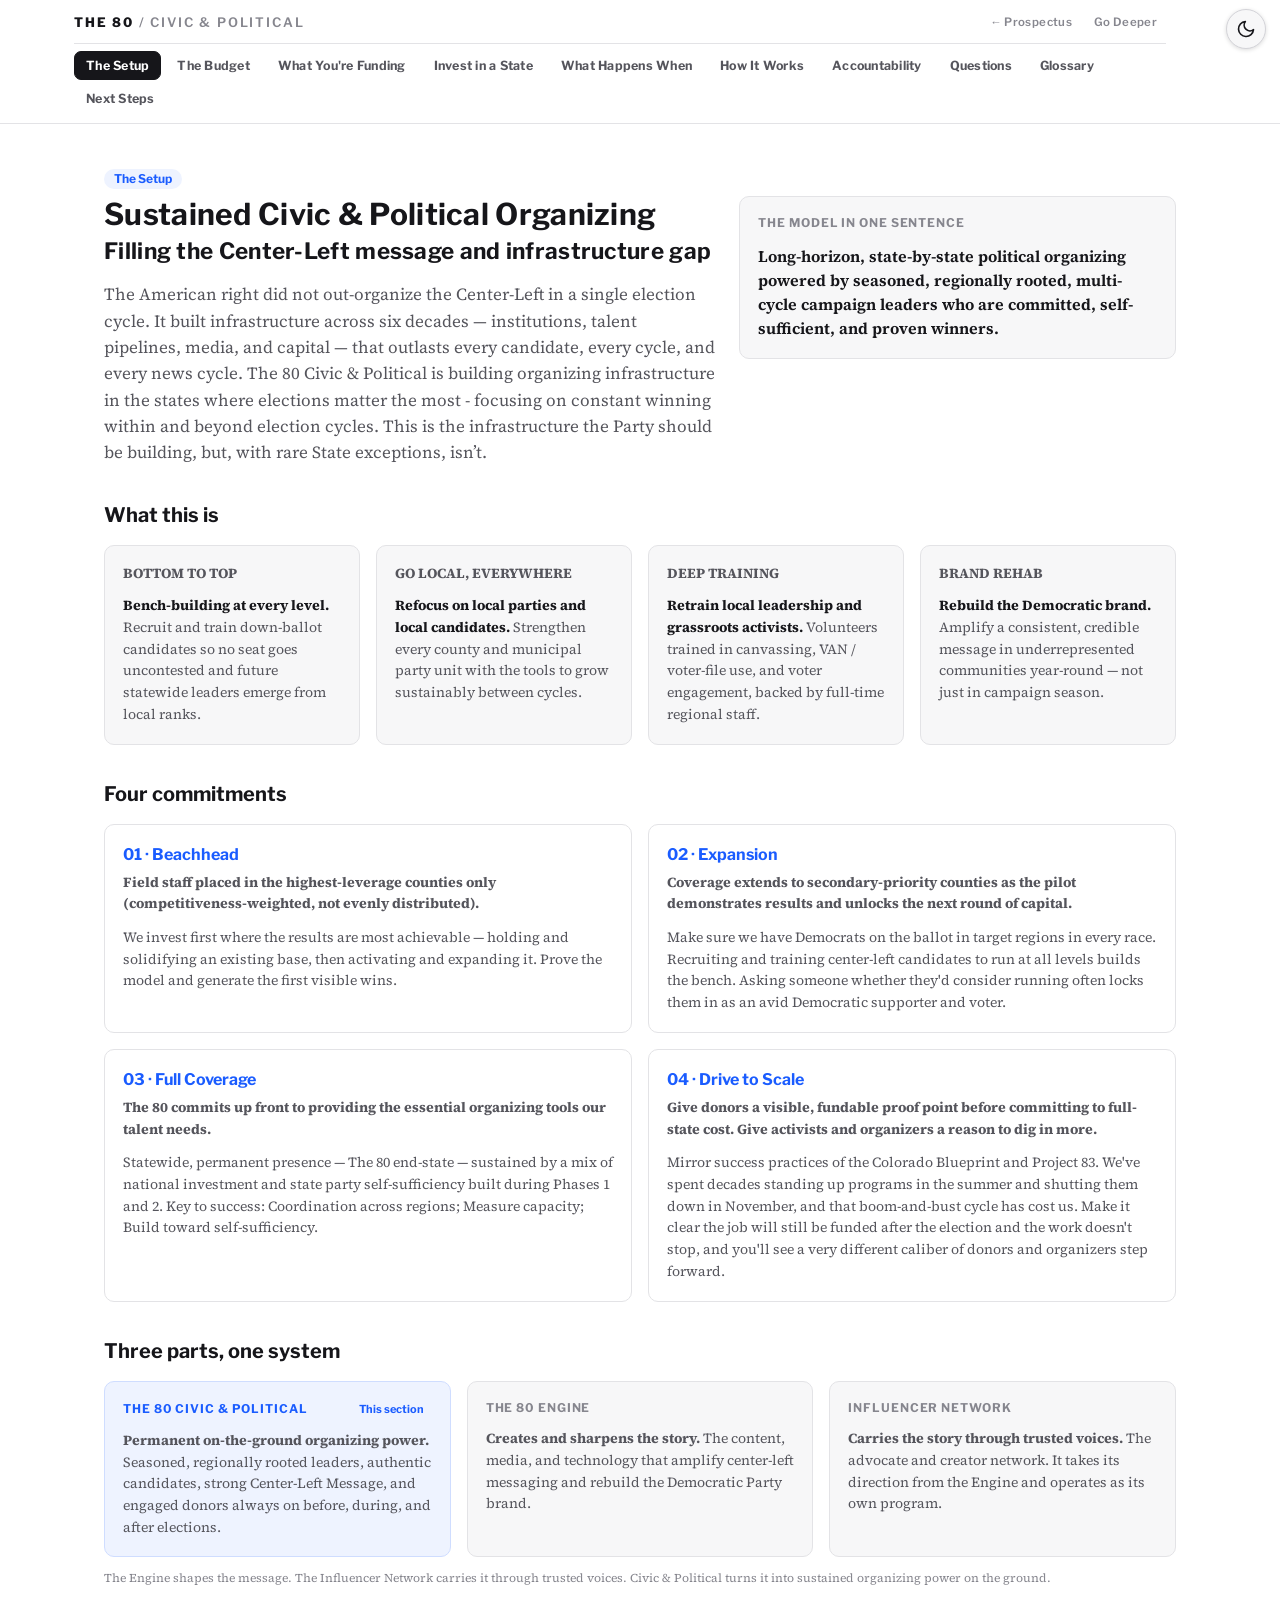
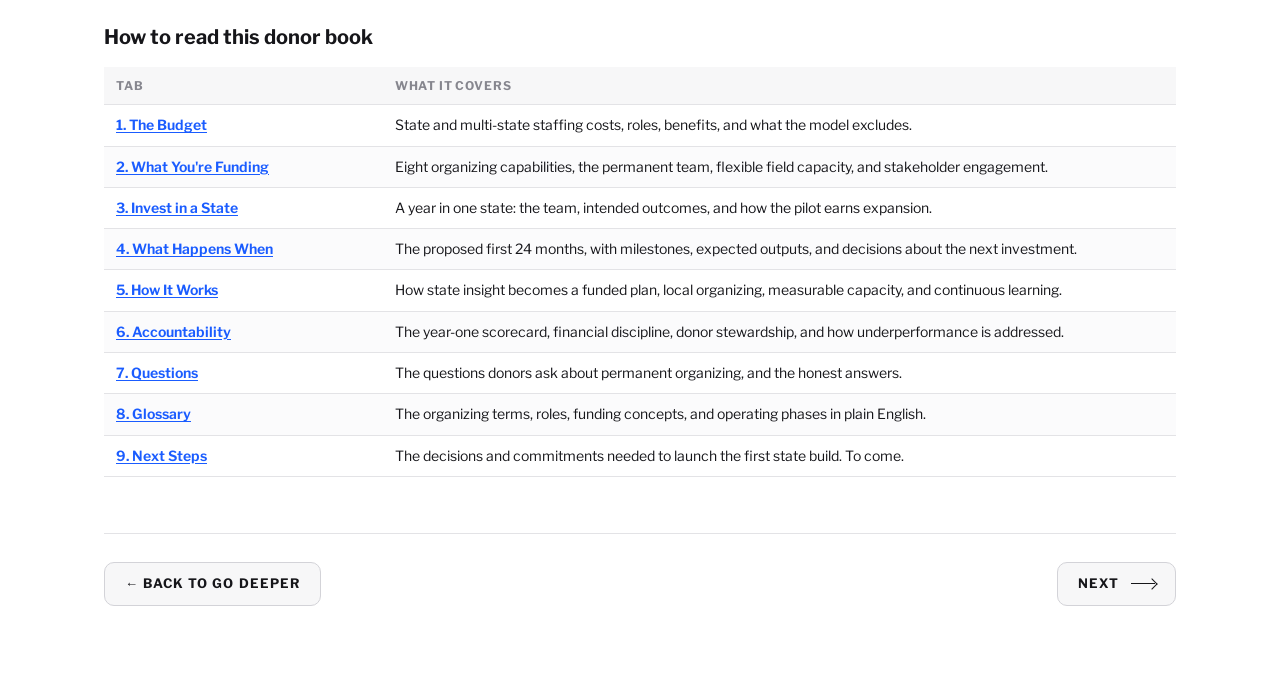
==== commit f70ba5fe: "Add Previous buttons to Engine, Influencer and Civic & Political pages Co-Authored-By: Claude Sonnet" ====
--- a/civic/index.html
+++ b/civic/index.html
@@ -119,9 +119,10 @@
     @media (min-width:1300px){ main { padding-left: 24px; padding-right: 24px; } }
     h1 { font-size: 28px; line-height: 1.25; margin: 0 0 16px; font-weight: 700; }
     .placeholder { color: var(--ink-2); margin: 0; font-size: 20px; max-width: var(--prose); }
-    .deck-next { display:flex; justify-content:center; align-items:center; margin:56px 0 8px; padding-top:28px; border-top:1px solid var(--border); }
+    .deck-next { display:flex; justify-content:flex-end; align-items:center; gap:12px; flex-wrap:wrap; margin:56px 0 8px; padding-top:28px; border-top:1px solid var(--border); }
     .deck-next button, .deck-next a { display:inline-flex; align-items:center; gap:12px; min-height:44px; background:var(--surface); border:1px solid var(--border-2); border-radius:var(--r); padding:10px 20px; font-family:var(--font-ui); font-size:13px; font-weight:700; letter-spacing:.08em; text-transform:uppercase; color:var(--ink); cursor:pointer; text-decoration:none; }
     .deck-next button:hover, .deck-next a:hover { border-color:var(--accent); color:var(--accent); background:var(--accent-soft); }
+    .deck-next .deck-prev { margin-right:auto !important; }
     .deck-next-arrow { display:inline-block; width:24px; height:1px; background:currentColor; position:relative; }
     .deck-next-arrow::after { content:""; position:absolute; right:-1px; top:-3px; width:7px; height:7px; border-right:1px solid currentColor; border-top:1px solid currentColor; transform:rotate(45deg); }
     .setup-eyebrow, .setup-card-label, .setup-badge, .setup-pillar-title, .timeline-kicker, .timeline-phase-name, .funding-tag, .timeline-ticks button, .organizing-faq summary, .workflow-examples summary, .state-metric-value, .state-metric-label, .timeline-control-head output, .timeline-jump, .state-list li, .funding-tier-head h2 { font-family:var(--font-ui); }
@@ -1261,6 +1262,28 @@
         });
         if (focus) tab.focus();
       }
+      function prevControl(index) {
+        let el;
+        if (index === 0) {
+          el = document.createElement('a');
+          el.href = '../#godeeper';
+          el.textContent = '\u2190 Back to Go Deeper';
+        } else {
+          const prevTab = tabs[index - 1];
+          el = document.createElement('button');
+          el.type = 'button';
+          el.textContent = '\u2190 Previous';
+          el.setAttribute('aria-label', 'Previous: ' + prevTab.textContent.trim());
+          el.title = prevTab.textContent.trim();
+          el.addEventListener('click', () => {
+            select(prevTab);
+            document.getElementById(prevTab.getAttribute('aria-controls')).focus({preventScroll:true});
+            window.scrollTo({top:0, behavior:'instant'});
+          });
+        }
+        el.className = 'deck-prev';
+        return el;
+      }
       tabs.forEach((tab, index) => {
         const panel = document.getElementById(tab.getAttribute('aria-controls'));
         const nextTab = tabs[index + 1];
@@ -1271,7 +1294,7 @@
           if (event.key === 'Home') target = 0;
           if (event.key === 'End') target = tabs.length - 1;
           if (target !== undefined) { event.preventDefault(); select(tabs[target], true); }
-        }); return; }
+        }); const lastTurn = document.createElement('div'); lastTurn.className = 'deck-next'; lastTurn.append(prevControl(index)); panel.append(lastTurn); return; }
         const pageTurn = document.createElement('div');
         pageTurn.className = 'deck-next';
         const nextButton = document.createElement('button');
@@ -1288,7 +1311,7 @@
           document.getElementById(nextTab.getAttribute('aria-controls')).focus({preventScroll:true});
           window.scrollTo({top:0, behavior:'instant'});
         });
-        pageTurn.append(nextButton);
+        pageTurn.append(prevControl(index), nextButton);
         panel.append(pageTurn);
         tab.addEventListener('click', () => select(tab));
         tab.addEventListener('keydown', event => {
